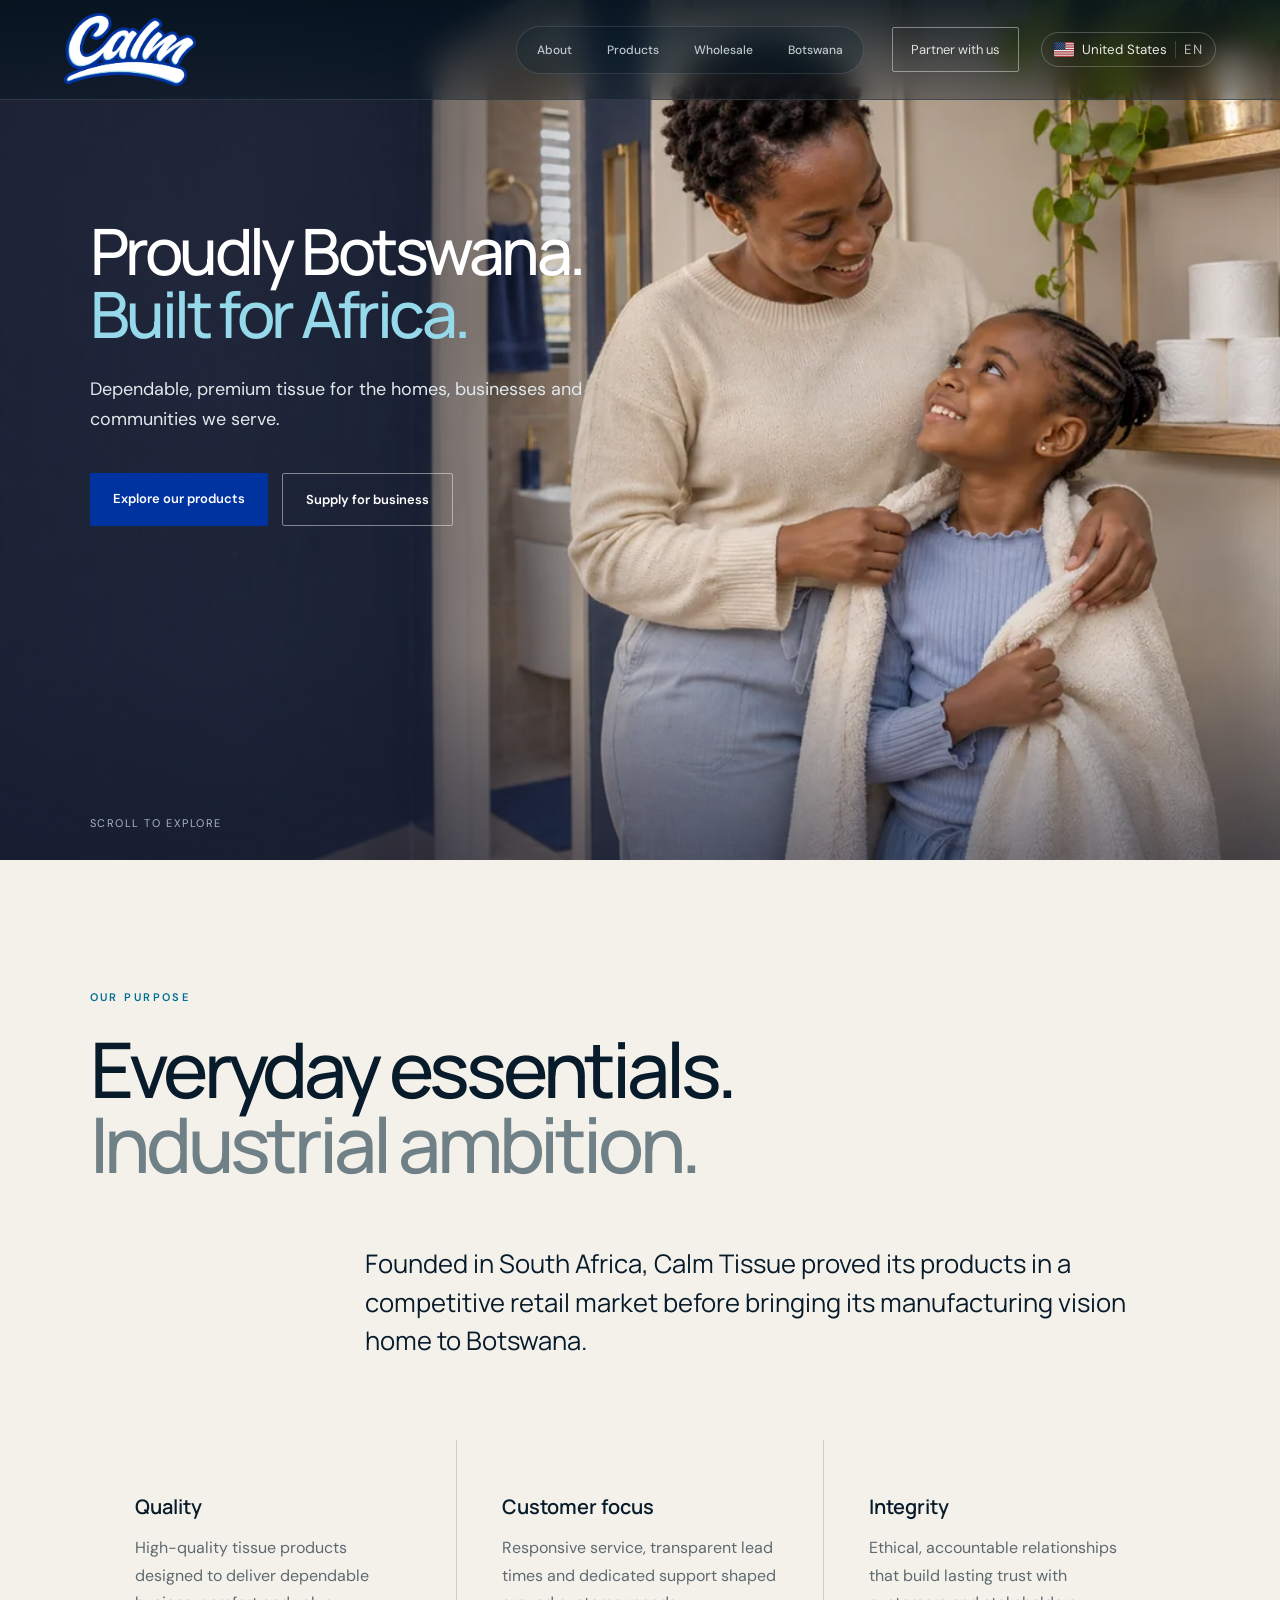
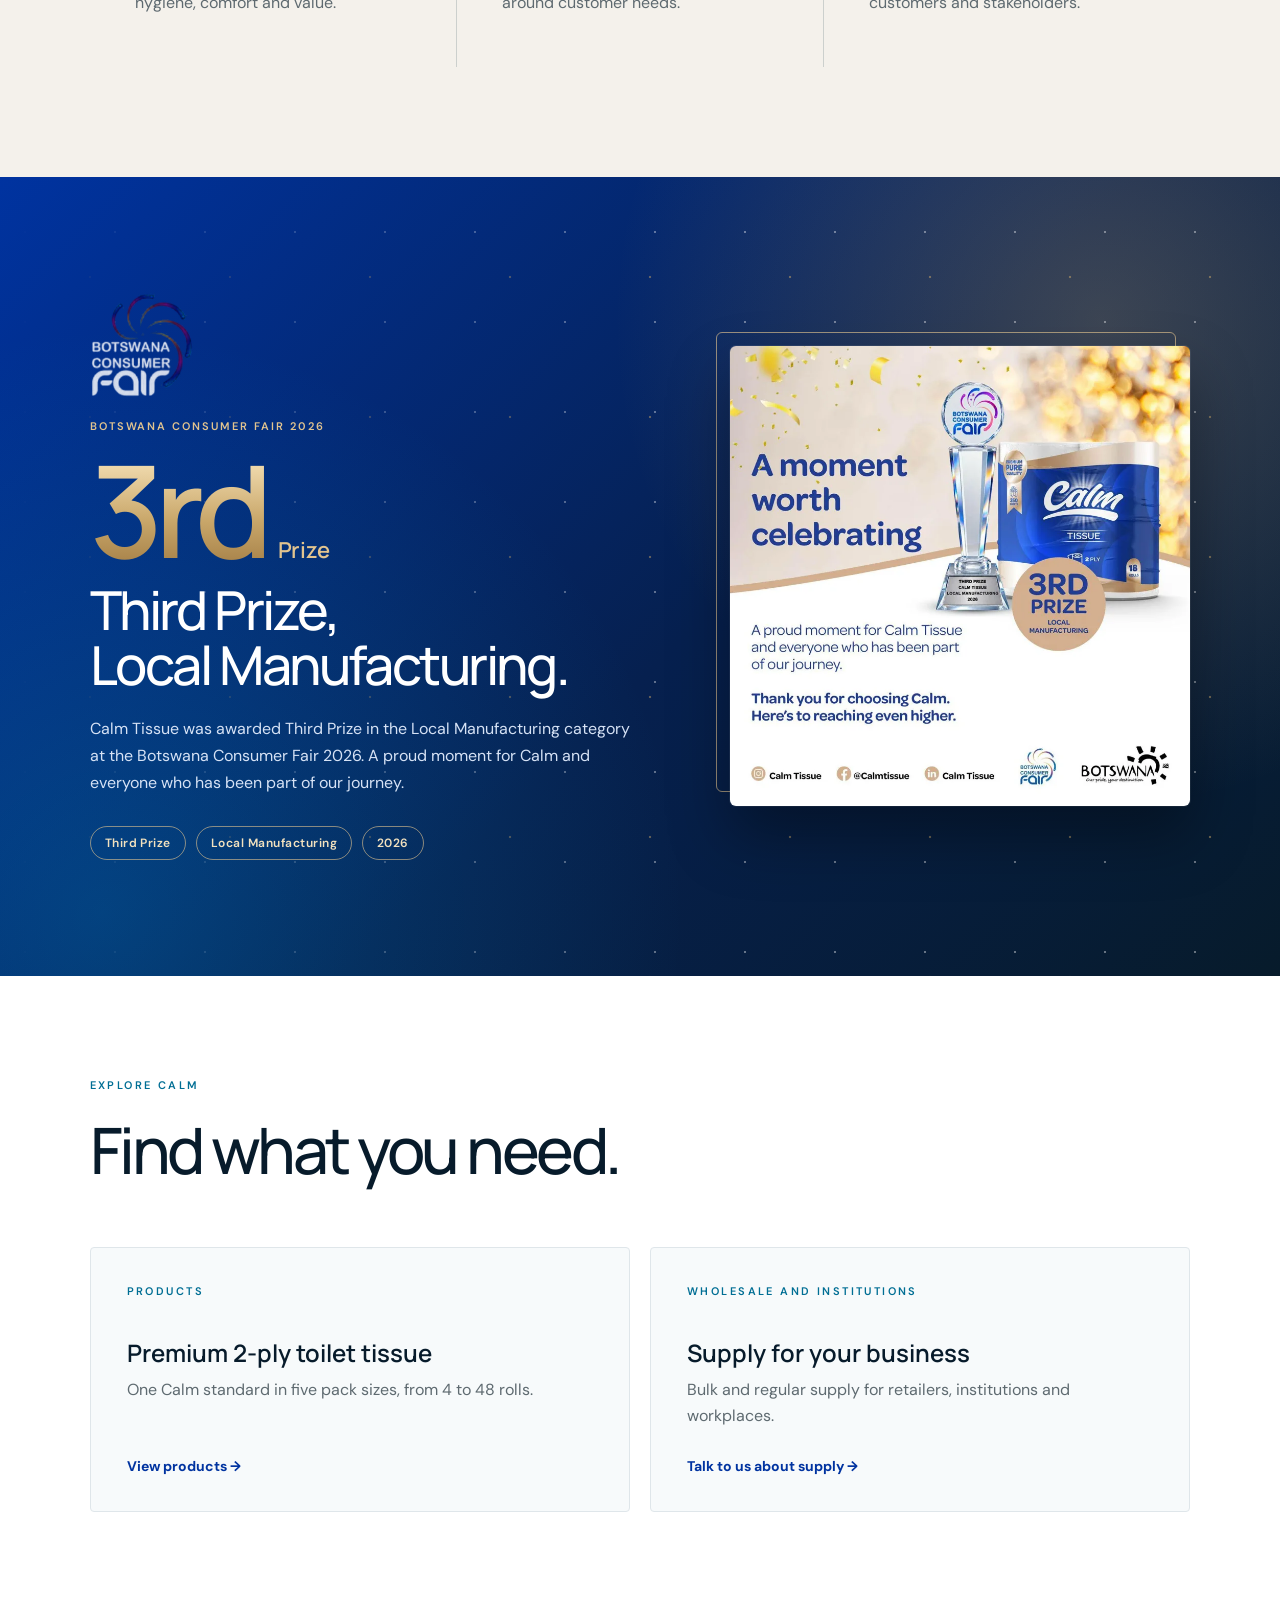
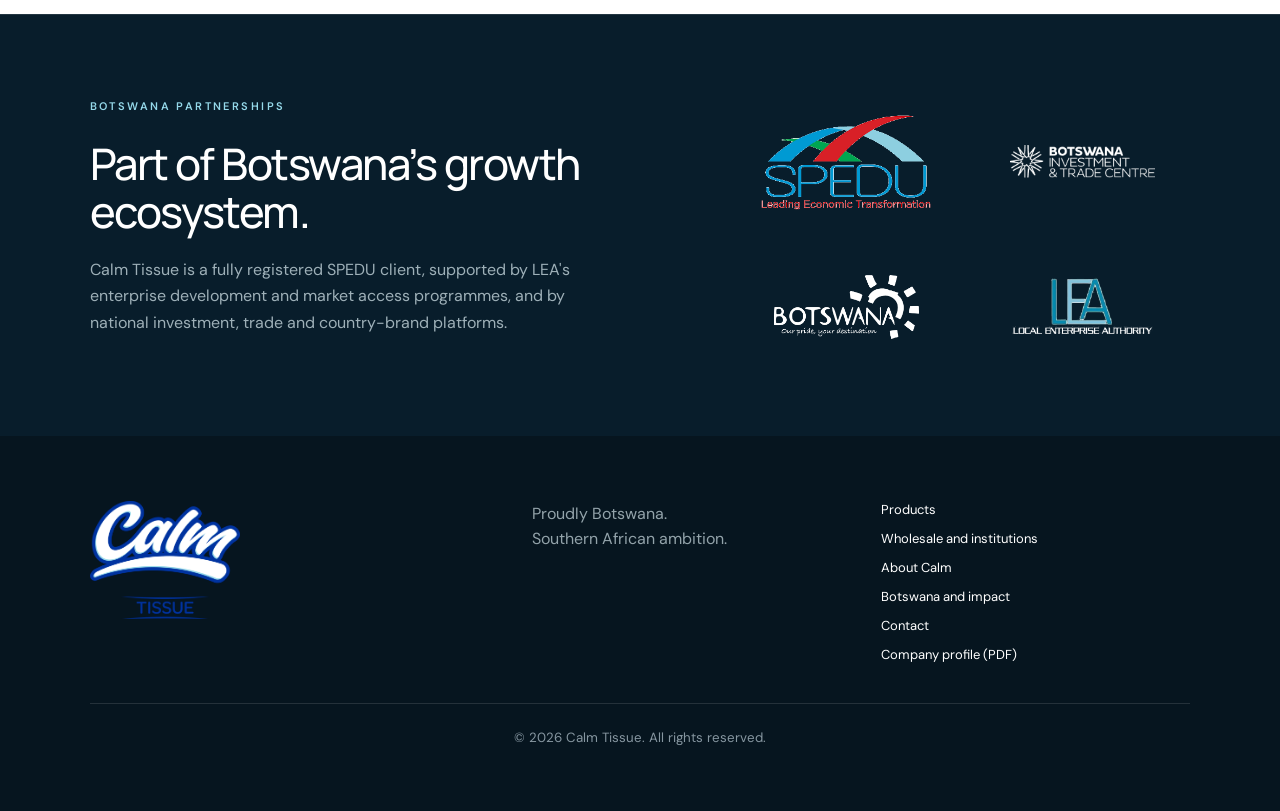
==== index.html @ fae5a561 "Award section: show fair logo without badge (white wording on dark) Co-Authored-By: Claude Opus 5.5 " ====
<!doctype html>
<html lang="en">
<head>
  <meta charset="utf-8"><meta name="viewport" content="width=device-width,initial-scale=1">
  <title>Calm Tissue | Premium 2-ply Toilet Tissue from Selibe Phikwe, Botswana</title>
  <meta name="description" content="Calm Tissue is a Botswana tissue brand based in Selibe Phikwe, supplying premium 2-ply toilet tissue to homes, businesses and institutions across Botswana.">
  <meta name="theme-color" content="#071b2b"><link rel="canonical" href="https://calmtissue.com/">
  <meta property="og:title" content="Calm Tissue | Premium 2-ply Toilet Tissue from Selibe Phikwe, Botswana"><meta property="og:description" content="Calm Tissue is a Botswana tissue brand based in Selibe Phikwe, supplying premium 2-ply toilet tissue to homes, businesses and institutions across Botswana."><meta property="og:type" content="website"><meta property="og:url" content="https://calmtissue.com/"><meta property="og:image" content="https://calmtissue.com/assets/calm-social-share.jpg">
  <script async src="https://www.googletagmanager.com/gtag/js?id=G-Z5XTMF4ELZ"></script>
  <script>window.dataLayer=window.dataLayer||[];function gtag(){dataLayer.push(arguments)}gtag('js',new Date());gtag('config','G-Z5XTMF4ELZ');</script>
  <link rel="icon" type="image/png" sizes="32x32" href="assets/favicon-32.png"><link rel="icon" type="image/png" sizes="192x192" href="assets/favicon-192.png"><link rel="apple-touch-icon" sizes="180x180" href="assets/apple-touch-icon.png"><link rel="preload" as="image" href="assets/calm-hero-home-1920.webp" media="(min-width: 1281px)" fetchpriority="high"><link rel="preload" as="image" href="assets/calm-hero-home-1280.webp" media="(min-width: 901px) and (max-width: 1280px)" fetchpriority="high"><link rel="preload" as="image" href="assets/calm-hero-home-mobile.webp" media="(max-width: 900px)" fetchpriority="high"><link rel="preload" as="image" href="assets/calm-tissue-logo-reversed.png"><link rel="stylesheet" href="styles.css?v=2"><link rel="stylesheet" href="nav-polish.css?v=2"><link rel="stylesheet" href="pages.css?v=12">
  <script type="application/ld+json">{"@context": "https://schema.org", "@type": "Organization", "@id": "https://calmtissue.com/#org", "name": "Calm Tissue", "url": "https://calmtissue.com/", "logo": "https://calmtissue.com/assets/calm-tissue-full-lockup-reversed.png", "description": "Premium tissue brand based in Selibe Phikwe, Botswana.", "foundingDate": "2024", "foundingLocation": {"@type": "Country", "name": "South Africa"}, "address": {"@type": "PostalAddress", "streetAddress": "Plot 2721 Industrial, Unit 6", "addressLocality": "Selibe Phikwe", "addressCountry": "BW"}, "email": "info@calmtissue.com", "telephone": "+26773560347", "areaServed": ["Botswana", "Southern Africa"]}</script>
</head>
<body class="home">
<div class="brand-intro" role="presentation" aria-hidden="true"><div class="intro-glow"></div><div class="intro-mark"><img src="assets/calm-tissue-logo-reversed.png" alt="" width="260" height="142"><p>Premium Pure Quality</p></div><div class="intro-curtain intro-curtain-left"></div><div class="intro-curtain intro-curtain-right"></div></div>
<a class="skip" href="#main">Skip to content</a>
<header class="nav"><a class="brand brand-logo" href="/" aria-label="Calm Tissue home"><img src="assets/calm-tissue-logo-reversed.png" alt="Calm Tissue" width="170" height="93"></a><div class="ct-region"><button class="ct-region-btn" type="button" aria-haspopup="true" aria-expanded="false" aria-label="Your country: Botswana. Change country"><span class="ct-flag" aria-hidden="true"></span><span class="ct-region-name">Botswana</span><span class="ct-lang">EN</span></button><div class="ct-region-menu" hidden><p class="ct-region-title">Choose your country</p><div class="ct-region-options"></div><p class="ct-region-note">Calm is currently sold in Botswana and South Africa. For orders elsewhere, <a href="/contact">contact us</a>.<br>Site language: English</p></div></div><button class="menu" aria-label="Open menu" aria-expanded="false">Menu</button><nav aria-label="Explore Calm Tissue"><div class="top-tabs"><a href="/about">About</a><a href="/products">Products</a><a href="/wholesale">Wholesale</a><a href="/botswana">Botswana</a></div><a class="nav-cta" href="/contact">Partner with us</a></nav></header>
<main id="main">
<section class="hero"><div class="hero-media" role="img" aria-label="A mother and daughter at home in the morning"></div><div class="hero-shade"></div><div class="hero-copy"><h1>Proudly Botswana.<br><em>Built for Africa.</em></h1><p>Dependable, premium tissue for the homes, businesses and communities we serve.</p><div class="actions"><a class="button primary" href="/products">Explore our products</a><a class="button ghost" href="/wholesale">Supply for business</a></div></div><div class="hero-foot"><span>Scroll to explore</span></div></section>
<section class="statement reveal" id="company"><p class="eyebrow blue">Our purpose</p><h2>Everyday essentials.<br><span>Industrial ambition.</span></h2><p class="lead">Founded in South Africa, Calm Tissue proved its products in a competitive retail market before bringing its manufacturing vision home to Botswana.</p><div class="pillars"><article><h3>Quality</h3><p>High-quality tissue products designed to deliver dependable hygiene, comfort and value.</p></article><article><h3>Customer focus</h3><p>Responsive service, transparent lead times and dedicated support shaped around customer needs.</p></article><article><h3>Integrity</h3><p>Ethical, accountable relationships that build lasting trust with customers and stakeholders.</p></article></div></section>
<section class="award" aria-labelledby="award-title"><div class="award-copy reveal"><span class="award-fair-logo"><img src="assets/awards/botswana-consumer-fair-logo-on-dark.png" alt="Botswana Consumer Fair logo" width="319" height="325" loading="lazy"></span><p class="award-eyebrow">Botswana Consumer Fair 2026</p><p class="award-rank" aria-hidden="true"><span>3rd</span> Prize</p><h2 id="award-title">Third Prize,<br>Local Manufacturing.</h2><p>Calm Tissue was awarded Third Prize in the Local Manufacturing category at the Botswana Consumer Fair 2026. A proud moment for Calm and everyone who has been part of our journey.</p><ul class="award-tags"><li>Third Prize</li><li>Local Manufacturing</li><li>2026</li></ul></div><div class="award-media reveal"><img src="assets/awards/calm-bcf-2026-third-prize-local-manufacturing.webp" alt="Calm Tissue trophy: Third Prize, Local Manufacturing, Botswana Consumer Fair 2026" loading="lazy" width="900" height="900"></div></section>
<section class="explore"><div class="section-head reveal"><div><p class="eyebrow blue">Explore Calm</p><h2>Find what you need.</h2></div></div><div class="explore-grid"><a class="explore-card reveal" href="/products"><span class="eyebrow blue">Products</span><h3>Premium 2-ply toilet tissue</h3><p>One Calm standard in five pack sizes, from 4 to 48 rolls.</p><b>View products →</b></a><a class="explore-card reveal" href="/wholesale"><span class="eyebrow blue">Wholesale and institutions</span><h3>Supply for your business</h3><p>Bulk and regular supply for retailers, institutions and workplaces.</p><b>Talk to us about supply →</b></a></div></section>
<section class="endorsements" aria-labelledby="endorsement-title"><div><p class="eyebrow">Botswana partnerships</p><h2 id="endorsement-title">Part of Botswana’s growth ecosystem.</h2><p>Calm Tissue is a fully registered SPEDU client, supported by LEA's enterprise development and market access programmes, and by national investment, trade and country-brand platforms.</p></div><div class="endorsement-logos"><a href="https://www.spedu.co.bw/" class="spedu-on-dark" aria-label="SPEDU"><img src="assets/spedu-logo-transparent.png" alt="SPEDU — Leading Economic Transformation" loading="lazy" width="296" height="170"></a><a href="https://www.bitc.co.bw/" aria-label="Botswana Investment and Trade Centre"><img src="assets/bitc-logo.png" alt="Botswana Investment and Trade Centre" loading="lazy" width="201" height="56"></a><a href="https://brandbotswana.co.bw/" aria-label="Brand Botswana"><img src="assets/brand-botswana-pride-mark-reversed.png" alt="Brand Botswana — Our Pride, Your Destination" loading="lazy" width="360" height="159"></a><a href="https://www.lea.co.bw/" class="lea-logo" aria-label="Local Enterprise Authority"><img src="assets/lea-logo-colour-on-dark.png" alt="LEA, Local Enterprise Authority" loading="lazy" width="480" height="195"></a></div></section>
</main>
<footer><a class="brand footer-logo" href="/" aria-label="Calm Tissue home"><img src="assets/calm-tissue-full-lockup-reversed.png" alt="Calm Tissue" loading="lazy" width="190" height="150"></a><p>Proudly Botswana.<br>Southern African ambition.</p><div><a href="/products">Products</a><a href="/wholesale">Wholesale and institutions</a><a href="/about">About Calm</a><a href="/botswana">Botswana and impact</a><a href="/contact">Contact</a><a href="assets/calm-tissue-company-profile.pdf" download>Company profile (PDF)</a></div><small>© 2026 Calm Tissue. All rights reserved.</small></footer>
<script src="main.js?v=2" defer></script>
</body></html>
---- styles.css ----
@import url('https://fonts.googleapis.com/css2?family=DM+Sans:wght@400;500;600&family=Manrope:wght@400;500;600;700&display=swap');
.section-tabs{position:sticky;top:0;z-index:80;background:#fff;border-bottom:1px solid #d6dcde;padding:0 7vw}.section-tabs [role=tablist]{display:grid;grid-template-columns:repeat(4,1fr);max-width:1240px;margin:auto}.section-tabs button{appearance:none;border:0;border-right:1px solid #e0e4e5;background:#fff;color:#68767c;padding:22px 18px;font:600 12px Manrope,sans-serif;letter-spacing:.08em;text-transform:uppercase;cursor:pointer;position:relative}.section-tabs button:first-child{border-left:1px solid #e0e4e5}.section-tabs button:hover{color:#0033a0}.section-tabs button[aria-selected=true]{color:#0033a0;background:#f6fbfd}.section-tabs button[aria-selected=true]:after{content:'';position:absolute;left:0;right:0;bottom:-1px;height:3px;background:#0033a0}.tab-managed{animation:tabIn .45s ease both}.tab-managed[hidden]{display:none!important}@keyframes tabIn{from{opacity:0;transform:translateY(12px)}to{opacity:1;transform:none}}@media(max-width:700px){.section-tabs{padding:0;overflow-x:auto}.section-tabs [role=tablist]{display:flex;width:max-content;min-width:100%}.section-tabs button{min-width:150px;padding:18px 16px}}
.pack-art.product-photo{right:1%;bottom:-18%;height:126%;max-width:52%;mix-blend-mode:multiply;transform:rotate(1deg)}.pack-card{overflow:hidden}.mini-pack{display:block;width:calc(100% + 30px);height:155px;object-fit:contain;margin:18px -15px 10px;mix-blend-mode:multiply}.pack-card h3{margin-top:auto}.quality-detail{display:grid;grid-template-columns:1.05fr 1fr;background:#e9f5f8;margin-top:18px;min-height:480px;overflow:hidden}.quality-detail>img{width:100%;height:100%;object-fit:cover;mix-blend-mode:multiply}.quality-detail>div{padding:65px;align-self:center}.quality-detail h3{font:600 clamp(30px,3.2vw,50px)/1.08 Manrope;margin-bottom:24px;letter-spacing:-.035em}.quality-detail>div>p:not(.eyebrow){color:var(--muted);line-height:1.7;max-width:520px}@media(max-width:900px){.quality-detail{grid-template-columns:1fr}.quality-detail>img{height:380px}.quality-detail>div{padding:45px}}@media(max-width:560px){.pack-art.product-photo{right:-9%;max-width:48%;height:110%;bottom:-8%}.quality-detail>img{height:260px}.quality-detail>div{padding:32px}}
.homecoming{background:#fff;padding:120px 7vw}.homecoming-head{display:grid;grid-template-columns:1.5fr 1fr;column-gap:9vw;align-items:end;margin-bottom:80px}.homecoming-head .eyebrow{grid-column:1/-1;color:#0033a0}.homecoming-head h2{font:500 clamp(46px,5.7vw,82px)/1 Manrope,sans-serif;letter-spacing:-.055em;margin:0}.homecoming-head h2 em{font-style:normal;color:#0033a0}.homecoming-head>p:last-child{color:var(--muted);line-height:1.7;max-width:430px}.journey{list-style:none;padding:0;margin:0;border-top:1px solid #cbd3d6}.journey li{display:grid;grid-template-columns:180px 1fr;border-bottom:1px solid #cbd3d6;padding:35px 0}.journey time{color:#0033a0;font:600 13px Manrope;text-transform:uppercase;letter-spacing:.12em}.journey li>div{display:grid;grid-template-columns:180px minmax(250px,1fr) minmax(280px,1fr);gap:35px;align-items:start}.journey span{font-size:11px;text-transform:uppercase;letter-spacing:.14em;color:#76848b}.journey h3{font:600 clamp(20px,2vw,29px)/1.25 Manrope;margin:0}.journey p{color:var(--muted);line-height:1.65;margin:0}.retailer-note{margin:22px 0 0 180px;color:#8c989d;font-size:11px}@media(max-width:900px){.homecoming{padding:90px 5vw}.homecoming-head{grid-template-columns:1fr;gap:25px}.journey li{grid-template-columns:1fr;gap:18px}.journey li>div{grid-template-columns:1fr;gap:12px}.retailer-note{margin-left:0}}
.contact address{font-style:normal;line-height:1.65;color:#fff;margin:24px 0 8px}.contact address b{display:inline-block;margin-bottom:4px;font-size:11px;text-transform:uppercase;letter-spacing:.16em;color:#95d9ea}
.endorsements .endorsement-logos{display:grid;grid-template-columns:1.25fr 1fr 1fr;gap:20px}.endorsements .endorsement-logos a{padding:22px;min-width:0}.endorsements .endorsement-logos img,.endorsements .endorsement-logos a:last-child img{max-width:145px;max-height:82px}.endorsements .endorsement-logos .spedu-logo{background:#fff;border-radius:4px;overflow:hidden}.endorsements .endorsement-logos .spedu-logo img{width:100%;max-width:190px;max-height:92px;transform:none;object-fit:contain;filter:saturate(1.04) contrast(1.04)}@media(max-width:900px){.endorsements .endorsement-logos{grid-template-columns:1.25fr 1fr 1fr;width:100%}}@media(max-width:560px){.endorsements .endorsement-logos{grid-template-columns:1fr}.endorsements .endorsement-logos a{min-height:100px}.endorsements .endorsement-logos .spedu-logo img{width:220px;max-width:100%;max-height:100px}}
.pack-art{position:absolute;right:4%;bottom:-13%;height:118%;width:auto;max-width:48%;object-fit:contain;filter:drop-shadow(0 24px 24px #173d5930);transform:rotate(2deg)}.product-specs{display:flex;flex-wrap:wrap;gap:8px;list-style:none;padding:0;margin:10px 0 0}.product-specs li{border:1px solid #0033a033;border-radius:30px;padding:7px 10px;color:#0033a0;font-size:11px;font-weight:600;text-transform:uppercase;letter-spacing:.06em}@media(max-width:560px){.pack-art{right:-5%;max-width:44%;opacity:.92}.product-specs{max-width:160px}}
body{--blue:#0033a0;--sky:#95d9ea}.brand-logo img{display:block;width:132px;height:auto}.footer-logo img{display:block;width:150px;height:auto}body .primary{color:#fff}body .contact{color:#fff}body .contact .eyebrow{color:#95d9ea}body .contact p{color:#dbe5ff}@media(max-width:560px){.brand-logo img{width:112px}.footer-logo img{width:135px}}
.endorsement-logos a{padding:34px}
html,body{overflow-x:clip}
.endorsements{padding:75px 7vw;background:#081d2b;color:#fff;display:grid;grid-template-columns:1.15fr 1fr;gap:10vw;align-items:center;border-top:1px solid #ffffff1c}.endorsements h2{font:500 clamp(30px,3.4vw,48px)/1.12 Manrope;margin-bottom:20px;letter-spacing:-.035em}.endorsements p:not(.eyebrow){color:#9eb0b8;line-height:1.65;max-width:590px}.endorsement-logos{display:flex;align-items:center;justify-content:flex-end;gap:50px}.endorsement-logos a{display:grid;place-items:center;min-height:120px}.endorsement-logos img{display:block;max-width:200px;height:auto;object-fit:contain}.endorsement-logos a:last-child img{max-width:190px}@media(max-width:900px){.endorsements{grid-template-columns:1fr;padding:70px 5vw;gap:35px}.endorsement-logos{justify-content:flex-start;flex-wrap:wrap}}
:root{--ink:#071b2b;--blue:#00a9e0;--sky:#b9e8f7;--gold:#c9a76a;--paper:#f4f1eb;--white:#fff;--muted:#5e6a70}*{box-sizing:border-box}html{scroll-behavior:smooth}body{margin:0;background:var(--paper);color:var(--ink);font-family:'DM Sans',sans-serif}h1,h2,h3,p{margin-top:0}a{color:inherit;text-decoration:none}.skip{position:absolute;left:-9999px}.skip:focus{left:20px;top:20px;background:#fff;padding:12px;z-index:1000}.nav{position:absolute;z-index:20;top:0;left:0;width:100%;height:100px;padding:0 5vw;display:flex;align-items:center;justify-content:space-between;color:white;border-bottom:1px solid #ffffff26}.brand{display:flex;align-items:center;gap:12px;letter-spacing:.16em;font-size:13px}.brand b{font-weight:700}.mark{display:grid;place-items:center;width:42px;height:42px;border:1px solid currentColor;border-radius:50%;font-family:Manrope;font-size:20px;font-weight:700}.nav nav{display:flex;align-items:center;gap:30px;font-size:13px}.nav nav a{opacity:.84}.nav nav a:hover{opacity:1}.nav-cta{border:1px solid #ffffff80;padding:13px 18px;border-radius:2px}.menu{display:none}.hero{position:relative;height:min(860px,100vh);min-height:700px;color:#fff;overflow:hidden}.hero-media{position:absolute;inset:0;background:url('assets/calm-tissue-manufacturing-hero.png') center/cover no-repeat;animation:heroIn 1.6s ease both}.hero-shade{position:absolute;inset:0;background:linear-gradient(90deg,rgba(2,16,26,.93) 0%,rgba(2,16,26,.58) 42%,rgba(2,16,26,.12) 75%),linear-gradient(0deg,rgba(2,16,26,.65),transparent 40%)}.hero-copy{position:relative;z-index:2;padding:220px 7vw 80px;max-width:850px}.eyebrow{text-transform:uppercase;letter-spacing:.22em;font-size:11px;font-weight:600;color:var(--sky);margin-bottom:27px}.eyebrow.blue{color:#0085b3}.hero h1,.statement h2,.section-copy h2,.section-head h2,.region h2,.contact h2{font:500 clamp(48px,6vw,88px)/.98 Manrope,sans-serif;letter-spacing:-.055em}.hero h1{margin-bottom:30px}.hero h1 em{font-style:normal;color:var(--sky)}.hero-copy>p:not(.eyebrow){max-width:570px;color:#e1e9ec;font-size:18px;line-height:1.65}.actions{display:flex;gap:14px;margin-top:38px}.button{display:inline-block;padding:17px 23px;border-radius:2px;font-size:13px;font-weight:600}.primary{background:var(--blue);color:var(--ink)}.ghost{border:1px solid #ffffff73}.hero-foot{position:absolute;z-index:2;bottom:30px;left:7vw;right:7vw;display:flex;justify-content:space-between;color:#a9b7be;font-size:11px;text-transform:uppercase;letter-spacing:.14em}.statement{padding:130px 7vw 110px}.statement h2{max-width:900px}.statement h2 span{color:#708087}.lead{font:400 clamp(19px,2vw,28px)/1.5 Manrope;max-width:800px;margin:45px 0 80px 25%}.pillars{display:grid;grid-template-columns:repeat(3,1fr);gap:1px;background:#ccd0cd}.pillars article{background:var(--paper);padding:35px 45px}.pillars b,.process span{color:#008fbf;font-size:12px}.pillars h3{font:600 20px Manrope;margin:55px 0 14px}.pillars p,.section-copy>p,.section-head>p,.product p,.region-copy>p,.contact p{color:var(--muted);line-height:1.7}.manufacturing{background:var(--ink);color:#fff;padding:130px 7vw;display:grid;grid-template-columns:1fr 1.2fr;gap:10vw}.section-copy h2{font-size:clamp(45px,5vw,72px)}.section-copy>p{color:#acbac0;max-width:520px;font-size:17px}.text-link{display:inline-block;margin-top:28px;color:var(--sky);border-bottom:1px solid #ffffff25;padding-bottom:8px}.process>div{display:grid;grid-template-columns:45px 1fr;border-top:1px solid #ffffff2b;padding:25px 0}.process b{font:500 18px Manrope}.process small{grid-column:2;color:#99a9b0;margin-top:8px}.products{padding:130px 7vw}.section-head{display:flex;align-items:end;justify-content:space-between;margin-bottom:65px}.section-head h2{font-size:clamp(45px,5vw,72px);margin:0}.section-head>p{max-width:430px}.product-grid{display:grid;grid-template-columns:2fr 1fr 1fr;gap:18px}.product{min-height:390px;background:#fff;padding:35px;display:flex;flex-direction:column}.product span{font-size:11px;text-transform:uppercase;letter-spacing:.16em;color:#008bb9}.product h3{font:600 27px Manrope;margin-top:auto}.product b,.product a{font-size:12px;color:#007ca6;margin-top:20px}.hero-product{position:relative;overflow:hidden;background:linear-gradient(135deg,#d9f1f7,#f8fbfb)}.hero-product>div:first-child{position:relative;z-index:2;max-width:45%;display:flex;flex-direction:column;height:100%}.rolls{position:absolute;right:-30px;bottom:-20px;width:58%;height:95%}.rolls i{position:absolute;border-radius:50%;background:radial-gradient(circle at 50% 50%,#bbb 0 5%,#fff 6% 39%,#dce5e4 40%,#fff 55%);box-shadow:0 20px 40px #42606b33}.rolls i:nth-child(1){width:210px;height:210px;bottom:0;right:0}.rolls i:nth-child(2){width:160px;height:160px;bottom:145px;right:65px}.rolls i:nth-child(3){width:120px;height:120px;bottom:40px;right:165px}.future{background:#dfe5e3}.region{background:#0a2638;color:#fff;padding:100px 7vw;display:grid;grid-template-columns:1fr 1fr;align-items:center;gap:10vw}.map{position:relative;max-width:450px}.map svg{width:100%;fill:#0e344a;stroke:#53c6ea;stroke-width:2}.map circle{fill:var(--gold);stroke:none}.map .pulse{fill:none;stroke:var(--gold);stroke-width:1;animation:pulse 2s infinite}.map span{position:absolute;top:62%;left:60%;font-size:11px;letter-spacing:.16em;color:var(--gold)}.region h2{font-size:clamp(44px,5vw,70px)}.region-copy>p{color:#a6b7be;font-size:17px}.region dl{display:grid;grid-template-columns:repeat(3,1fr);margin-top:55px;border-top:1px solid #ffffff26;padding-top:26px}.region dt{font:600 21px Manrope}.region dd{margin:8px 0 0;color:#8fa2aa;font-size:11px}.sectors{padding:90px 7vw;overflow:hidden}.ticker{display:flex;gap:46px;white-space:nowrap;font:500 clamp(28px,4vw,54px) Manrope;color:#758186}.ticker span:after{content:'•';color:var(--blue);margin-left:46px}.vision{padding:120px 12vw;background:#cceaf2;text-align:center}.vision .eyebrow{color:#087a9f}.vision blockquote{margin:0 auto;max-width:1000px;font:500 clamp(32px,4.5vw,64px)/1.2 Manrope;letter-spacing:-.04em}.contact{padding:110px 7vw;background:var(--blue);display:grid;grid-template-columns:1.5fr 1fr;gap:10vw;align-items:end}.contact .eyebrow{color:#143749}.contact h2{margin:0}.contact p{color:#12394a}.light{background:#fff;margin-top:20px}footer{background:#06151f;color:#fff;padding:65px 7vw;display:grid;grid-template-columns:1.3fr 1fr 1fr;gap:40px;align-items:start}footer p{color:#93a3aa;line-height:1.6}footer>div{display:grid;gap:12px;font-size:13px}footer small{grid-column:1/-1;border-top:1px solid #ffffff1f;padding-top:25px;color:#677b84}.reveal{opacity:0;transform:translateY(24px);transition:.8s ease}.reveal.visible{opacity:1;transform:none}@keyframes heroIn{from{transform:scale(1.04);filter:brightness(.75)}to{transform:scale(1);filter:none}}@keyframes pulse{from{opacity:1;transform-origin:258px 326px;transform:scale(.2)}to{opacity:0;transform-origin:258px 326px;transform:scale(1.3)}}@media (prefers-reduced-motion:reduce){*{scroll-behavior:auto!important;animation:none!important;transition:none!important}.reveal{opacity:1;transform:none}}@media(max-width:900px){.nav{height:78px}.nav nav{display:none;position:absolute;top:78px;left:0;right:0;background:var(--ink);padding:30px 5vw;flex-direction:column;align-items:flex-start}.nav.open nav{display:flex}.menu{display:block;background:none;border:0;color:white}.hero{min-height:680px}.hero-copy{padding-top:180px}.hero h1{font-size:clamp(45px,13vw,68px)}.actions{flex-direction:column;align-items:flex-start}.statement,.products{padding:90px 5vw}.lead{margin-left:0}.pillars,.product-grid{grid-template-columns:1fr}.manufacturing,.region,.contact{grid-template-columns:1fr;padding:90px 5vw}.section-head{display:block}.section-head>p{margin-top:25px}.hero-product>div:first-child{max-width:60%}.region .map{order:2}.contact{gap:45px}footer{grid-template-columns:1fr 1fr}}@media(max-width:560px){.nav{padding:0 5vw}.nav .brand{font-size:11px}.hero-foot span:first-child{display:none}.hero-foot{justify-content:flex-end}.pillars article{padding:30px}.product{min-height:330px}.hero-product>div:first-child{max-width:75%}.rolls{opacity:.55}.region dl{grid-template-columns:1fr;gap:25px}footer{grid-template-columns:1fr}footer small{grid-column:1}}
---- nav-polish.css ----
.nav {
  position: fixed;
  z-index: 100;
  background: linear-gradient(180deg, rgba(3, 18, 29, .84), rgba(3, 18, 29, .4));
  backdrop-filter: blur(14px);
  -webkit-backdrop-filter: blur(14px);
}

.nav nav { gap: 28px; }

.top-tabs {
  display: flex;
  align-items: center;
  gap: 5px;
  padding: 5px;
  border: 1px solid rgba(255, 255, 255, .12);
  border-radius: 999px;
  background: rgba(7, 27, 43, .26);
}

.top-tabs button {
  appearance: none;
  border: 0;
  border-radius: 999px;
  background: transparent;
  color: #dbe6eb;
  padding: 10px 15px;
  font: 500 12px 'DM Sans', sans-serif;
  cursor: pointer;
  transition: background .25s ease, color .25s ease;
}

.top-tabs button:hover { color: #fff; background: rgba(255, 255, 255, .07); }
.top-tabs button[aria-selected="true"] { color: #fff; background: rgba(255, 255, 255, .13); }
.statement, .manufacturing, .products, .region { scroll-margin-top: 98px; }
.pillars h3 { margin: 18px 0 14px; }
.process > div { display: block; padding: 28px 0; }
.process b, .process small { display: block; }
.process small { margin-top: 9px; }

@media (max-width: 900px) {
  .nav nav { top: 78px; background: rgba(3, 18, 29, .97); backdrop-filter: blur(18px); }
  .top-tabs { width: 100%; display: grid; gap: 2px; border-radius: 12px; }
  .top-tabs button { text-align: left; border-radius: 8px; padding: 13px 15px; }
  .nav-cta { margin-top: 8px; }
  .statement, .manufacturing, .products, .region { scroll-margin-top: 78px; }
}

/* The flagship pack leads the range; supporting photography stays secondary. */
.products .section-head { margin-bottom: 48px; }
.product-grid { grid-template-columns: 1fr 1fr; gap: 20px; }
.hero-product {
  grid-column: 1 / -1;
  min-height: 570px;
  padding: clamp(40px, 6vw, 88px);
  background: linear-gradient(120deg, #eef7fa 0%, #fff 58%, #f5efe5 100%);
  border: 1px solid rgba(0, 51, 160, .08);
}
.hero-product::before {
  content: '';
  position: absolute;
  width: 460px;
  height: 460px;
  right: 9%;
  top: 50%;
  border-radius: 50%;
  background: radial-gradient(circle, rgba(149, 217, 234, .3), rgba(149, 217, 234, 0) 70%);
  transform: translateY(-50%);
}
.hero-product > div:first-child { max-width: 42%; justify-content: center; }
.hero-product h3 { margin: 24px 0 18px; font-size: clamp(34px, 4vw, 58px); line-height: 1.04; }
.hero-product .pack-art.product-photo {
  content: url('assets/calm-tissue-premium-pure-quality-18-roll.jpeg');
  right: 4%;
  bottom: 2%;
  width: 54%;
  height: 96%;
  max-width: 720px;
  object-fit: contain;
  mix-blend-mode: multiply;
  transform: none;
  filter: drop-shadow(0 30px 32px rgba(20, 47, 70, .13));
}
.product-grid > .pack-card,
.product-grid > .future { min-height: 370px; padding: 42px; }
.pack-card .mini-pack { height: 180px; filter: drop-shadow(0 15px 18px rgba(20, 47, 70, .1)); }
.product-detail { margin: 18px 0 0; font-size: 12px; color: #596c76; }
.range-card { justify-content: center; background: #fff; }
.range-card h3 { margin: 24px 0 16px; font-size: clamp(28px, 3vw, 42px); line-height: 1.08; }
.size-line { display: flex; flex-wrap: wrap; gap: 10px; margin: 30px 0 12px; }
.size-line b { display: grid; place-items: center; width: 52px; height: 52px; margin: 0; border: 1px solid rgba(0, 51, 160, .18); border-radius: 50%; color: #0033a0; font: 600 16px Manrope, sans-serif; }
.range-card small { color: #79868c; text-transform: uppercase; letter-spacing: .12em; }
.contact-links { display: flex; flex-wrap: wrap; gap: 10px; margin-top: 24px; }
.contact-links a { display: inline-block; padding: 15px 19px; border: 1px solid rgba(255,255,255,.4); border-radius: 2px; color: #fff; font-size: 13px; font-weight: 600; }
.contact-links a:last-child { background: #fff; color: #0033a0; border-color: #fff; }
.quality-detail.text-only { display: block; min-height: 0; margin-top: 20px; background: linear-gradient(110deg, #e9f5f8, #f8fbfb); }
.quality-detail.text-only > div { max-width: 850px; padding: clamp(48px, 7vw, 90px); }
.map .botswana-shape { fill: #0e344a; stroke: #53c6ea; stroke-width: 2; }
.map .spedu-zone { fill: rgba(149,217,234,.18); stroke: #95d9ea; stroke-width: 1.5; stroke-dasharray: 5 5; }
.map .country-name { fill: rgba(255,255,255,.5); stroke: none; font: 600 13px Manrope, sans-serif; letter-spacing: .2em; }
.map .town-point { fill: #c9a76a; stroke: #fff; stroke-width: 2; }
.map .pulse { transform-box: fill-box; transform-origin: center; animation: mapPulse 2s infinite; }
.map .town-label { top: 39%; left: 73%; color: #fff; font-size: 13px; font-weight: 600; letter-spacing: .04em; text-transform: none; white-space: nowrap; }
.map .region-label { position: absolute; top: calc(39% + 24px); left: 73%; color: #c9a76a; font-size: 9px; letter-spacing: .1em; text-transform: uppercase; white-space: nowrap; }
@keyframes mapPulse { from { opacity: 1; transform: scale(.2); } to { opacity: 0; transform: scale(1.35); } }

/* A brief, tactile brand opening shown once per browsing session. */
body.intro-active { overflow: hidden; }
.brand-intro { position: fixed; inset: 0; z-index: 1000; display: grid; place-items: center; overflow: hidden; background: #061824; color: #fff; opacity: 1; visibility: visible; will-change: opacity, visibility; }
.intro-glow { position: absolute; width: min(70vw, 760px); aspect-ratio: 1; border-radius: 50%; background: radial-gradient(circle, rgba(149,217,234,.2), rgba(0,51,160,.08) 38%, transparent 70%); animation: introGlow 1.7s ease both; }
.intro-mark { position: relative; z-index: 2; text-align: center; animation: introMark 1.35s cubic-bezier(.22,.72,.2,1) both; }
.intro-mark img { display: block; width: clamp(180px, 20vw, 270px); height: auto; margin: 0 auto 22px; filter: drop-shadow(0 18px 30px rgba(0,0,0,.24)); }
.intro-mark p { margin: 0; color: #bce8f4; font: 500 10px Manrope, sans-serif; letter-spacing: .3em; text-transform: uppercase; }
.intro-curtain { display: none; }
.intro-curtain-left { left: 0; transform-origin: left; }
.intro-curtain-right { right: 0; transform-origin: right; }
.brand-intro.intro-finished { pointer-events: none; opacity: 0; visibility: hidden; transition: opacity .72s cubic-bezier(.4,0,.2,1), visibility 0s linear .72s; }
.brand-intro.intro-finished .intro-mark,.brand-intro.intro-finished .intro-glow { opacity: 0; transform: translateY(-5px) scale(1.025); transition: opacity .38s ease, transform .62s cubic-bezier(.4,0,.2,1); }
@keyframes introMark { from { opacity: 0; transform: translateY(16px) scale(.97); filter: blur(5px); } to { opacity: 1; transform: none; filter: none; } }
@keyframes introGlow { from { opacity: 0; transform: scale(.72); } to { opacity: 1; transform: scale(1); } }
@media (prefers-reduced-motion: reduce) { .brand-intro { display: none; } }

/* Editorial industry matrix: every market is visible without ticker punctuation. */
.sectors { padding-top: clamp(80px, 8vw, 125px); padding-bottom: clamp(80px, 8vw, 125px); }
.sectors .ticker { display: grid; grid-template-columns: repeat(12, minmax(0, 1fr)); gap: 0 34px; white-space: normal; }
.sectors .ticker span { position: relative; display: flex; align-items: center; min-height: 122px; padding: 28px 0 24px 28px; border-top: 1px solid #bdc7ca; font-size: clamp(30px, 3.1vw, 50px); transition: color .25s ease, border-color .25s ease; }
.sectors .ticker span::before { content: ''; position: absolute; left: 0; top: 43px; width: 8px; height: 8px; border-radius: 50%; background: #0033a0; }
.sectors .ticker span::after { display: none; content: none; }
.sectors .ticker span:nth-child(1) { grid-column: span 3; }
.sectors .ticker span:nth-child(2) { grid-column: span 5; }
.sectors .ticker span:nth-child(3) { grid-column: span 4; }
.sectors .ticker span:nth-child(4), .sectors .ticker span:nth-child(5), .sectors .ticker span:nth-child(6) { grid-column: span 4; }
.sectors .ticker span:nth-child(7) { grid-column: 9 / span 4; }
.sectors .ticker span:hover { color: #0033a0; border-color: #0033a0; }

@media (max-width: 1100px) {
  .endorsements { grid-template-columns: 1fr; gap: 38px; }
  .endorsements .endorsement-logos { width: 100%; max-width: 720px; justify-self: start; }
}

@media (max-width: 900px) {
  .sectors .ticker { grid-template-columns: repeat(2, minmax(0, 1fr)); gap: 0 28px; }
  .sectors .ticker span, .sectors .ticker span:nth-child(n) { grid-column: span 1; min-height: 100px; font-size: clamp(26px, 5vw, 40px); }
  .sectors .ticker span:nth-child(7) { grid-column: 2; }
}

@media (max-width: 560px) {
  .sectors .ticker { grid-template-columns: 1fr; }
  .sectors .ticker span, .sectors .ticker span:nth-child(n) { grid-column: 1; min-height: 76px; padding: 20px 0 17px 22px; font-size: clamp(24px, 8vw, 32px); }
  .sectors .ticker span::before { top: 31px; width: 6px; height: 6px; }
}

@media (max-width: 700px) {
  .product-grid { grid-template-columns: 1fr; }
  .hero-product { min-height: 0; padding: 38px 30px 24px; }
  .hero-product > div:first-child { max-width: 100%; height: auto; }
  .hero-product .pack-art.product-photo {
    position: relative;
    z-index: 1;
    align-self: center;
    width: 100%;
    max-width: 390px;
    height: auto;
    max-height: 340px;
    right: auto;
    bottom: auto;
    margin: 24px auto -4px;
  }
  .hero-product::before { width: 330px; height: 330px; right: -20%; top: 72%; }
}

/* Stockists ("Find Calm in Botswana") - hidden until the section has data-live */
.stockists:not([data-live]){display:none!important}
.stockists{padding:90px 7vw;background:#f4f7f9;border-top:1px solid #dfe6ea}
.stockists-head{max-width:640px;margin-bottom:40px}
.stockists-head h2{font:500 clamp(34px,4vw,56px)/1.05 Manrope,sans-serif;letter-spacing:-.045em;margin:0 0 16px}
.stockists-head p:not(.eyebrow){color:var(--muted);line-height:1.65}
.stockist-logos{list-style:none;margin:0;padding:0;display:grid;grid-template-columns:repeat(auto-fill,minmax(180px,1fr));gap:18px}
.stockist-logos a{display:grid;place-items:center;height:120px;padding:22px;background:#fff;border:1px solid #dfe6ea;border-radius:6px;transition:border-color .2s}
.stockist-logos a:hover{border-color:#0033a0}
.stockist-logos img{display:block;max-width:100%;max-height:72px;object-fit:contain}
@media(max-width:900px){.stockists{padding:70px 5vw}.stockist-logos{grid-template-columns:repeat(2,1fr)}}

/* Hero: "Morning at home" banner (desktop 16:9, dedicated 4:5 mobile image) */
.hero-media{background:#30364a url('assets/calm-hero-home-1920.webp') right center/cover no-repeat}
.hero-shade{background:linear-gradient(90deg,rgba(22,28,48,.72) 0%,rgba(22,28,48,.5) 32%,rgba(22,28,48,0) 50%),linear-gradient(0deg,rgba(22,28,48,.5),rgba(22,28,48,0) 24%)}
@media(min-width:901px){.hero-copy{max-width:min(850px,42vw);box-sizing:content-box}.hero h1{font-size:clamp(44px,5vw,88px)}.hero-copy>p:not(.eyebrow){max-width:100%}}
@media(max-width:1280px) and (min-width:901px){.hero-media{background-image:url('assets/calm-hero-home-1280.webp')}}
@media(max-width:900px){
.hero{height:auto;min-height:calc(83vw + 470px);background:#2a3147}
.hero-media{background:#2a3147 url('assets/calm-hero-home-mobile.webp') center top/100% auto no-repeat}
.hero-shade{background:linear-gradient(0deg,#2a3147 0%,rgba(42,49,71,.85) calc(100% - 83vw),rgba(42,49,71,0) calc(100% - 70vw))}
.hero-copy{position:absolute;left:0;right:0;bottom:44px;padding:0 6vw;max-width:none}
.hero-foot{display:none}
}
@media(min-width:901px) and (max-width:1180px){.hero-copy{max-width:36vw}}
.hero .actions .button{white-space:nowrap}
.profile-download{margin-top:30px;color:#fff;border:1px solid #ffffffb3;transition:background .2s,color .2s}.profile-download:hover{background:#fff;color:#0033a0}.profile-download span{font-weight:400;opacity:.8}

/* Country badge */
.nav .brand{order:0}.nav nav{order:1;margin-left:auto}.ct-region{order:2;position:relative;margin-left:22px}.menu{order:3}
.ct-region-btn{display:flex;align-items:center;gap:8px;background:none;color:#fff;border:1px solid #ffffff40;border-radius:999px;padding:8px 12px;font:500 12px/1 inherit;font-family:inherit;cursor:pointer;opacity:.9}
.ct-region-btn:hover,.ct-region-btn[aria-expanded="true"]{opacity:1;border-color:#ffffff99}
.ct-flag{display:inline-flex;width:20px;height:14px;border-radius:2px;overflow:hidden;align-items:center;justify-content:center;flex:none}
.ct-flag svg{width:100%;height:100%;display:block}
.ct-flag .ct-emoji{font-size:16px;line-height:1}
.ct-lang{padding-left:8px;border-left:1px solid #ffffff40;opacity:.75;letter-spacing:.06em}
.ct-region-menu{position:absolute;right:0;top:calc(100% + 10px);min-width:230px;background:rgba(3,18,29,.98);border:1px solid #ffffff26;border-radius:8px;padding:10px;box-shadow:0 18px 40px rgba(0,0,0,.35);z-index:30}
.ct-region-menu[hidden]{display:none}
.ct-region-title,.ct-region-note{margin:4px 8px 8px;font-size:11px;letter-spacing:.12em;text-transform:uppercase;color:#95d9ea}
.ct-region-note{margin:10px 8px 4px;letter-spacing:.04em;text-transform:none;color:#a9b7be}
.ct-region-option{display:flex;width:100%;align-items:center;gap:10px;padding:10px 8px;background:none;border:0;border-radius:6px;color:#fff;font:500 13px/1.2 inherit;font-family:inherit;text-align:left;cursor:pointer}
.ct-region-option:hover,.ct-region-option:focus-visible{background:#ffffff14}
.ct-region-option[aria-pressed="true"]::after{content:"\2713";margin-left:auto;color:#95d9ea}
@media(max-width:900px){.ct-region{margin-left:auto;margin-right:14px}.ct-region-name{max-width:110px;overflow:hidden;text-overflow:ellipsis;white-space:nowrap}.ct-region-menu{right:-60px}}
@media(max-width:380px){.ct-region-name{display:none}}
.ct-flag{height:15px}.ct-flag img{width:100%;height:100%;object-fit:cover;display:block}
.ct-region-menu{max-height:min(70vh,560px);overflow-y:auto;min-width:250px}
.ct-region-group{margin:10px 8px 2px;font-size:10.5px;letter-spacing:.12em;text-transform:uppercase;color:#a9b7be}
.ct-region-group:first-child{margin-top:2px}
.ct-region-note{line-height:1.5}.ct-region-note a{color:#95d9ea;text-decoration:underline}

.contact-links a.wa-link{display:inline-flex;align-items:center;gap:8px}
.contact-links a.wa-link img{width:16px;height:16px;flex:none}
---- pages.css ----
/* Multi-page layout: shared parts for the inner pages (page header, cards, forms). Uses the same colours and type as styles.css. */

/* Menu links (pages) styled like the former tab buttons */
.top-tabs a { border-radius: 999px; color: #dbe6eb; padding: 10px 15px; font: 500 12px 'DM Sans', sans-serif; opacity: 1; transition: background .25s ease, color .25s ease; }
.top-tabs a:hover { color: #fff; background: rgba(255, 255, 255, .07); }
.top-tabs a[aria-current="page"] { color: #fff; background: rgba(255, 255, 255, .13); }
@media (max-width: 900px) { .top-tabs a { text-align: left; border-radius: 8px; padding: 13px 15px; } }

/* Inner page header: dark band under the fixed menu */
.page-hero { background: radial-gradient(circle at 85% 0%, #0b3a57 0, var(--ink) 55%); color: #fff; padding: 190px 7vw 96px; }
.page-hero-copy { max-width: 900px; }
.page-hero .eyebrow { color: #95d9ea; }
.page-hero h1 { font: 500 clamp(44px, 6vw, 84px)/.98 Manrope, sans-serif; letter-spacing: -.055em; margin: 0 0 24px; }
.page-lead { color: #c7d4da; font-size: 18px; line-height: 1.65; max-width: 680px; margin: 0; }
.page-hero .actions { display: flex; flex-wrap: wrap; gap: 12px; margin-top: 34px; }
@media (max-width: 900px) { .page-hero { padding: 140px 5vw 70px; } .page-lead { font-size: 16px; } }

/* Buttons */
.button.outline { border: 1px solid var(--ink); color: var(--ink); }
.wa-link { display: inline-flex; align-items: center; gap: 8px; }
.wa-link img { width: 16px; height: 16px; flex: none; }
.cta-row { display: flex; flex-wrap: wrap; gap: 12px; margin-top: 40px; }

/* Shared section rhythm */
.explore, .pack-guide, .sector-grid-wrap, .steps, .buy-pending, .buy-sa, .stock-cta, .profile-band { padding: clamp(80px, 8vw, 120px) 7vw; }
.buy-pending h2, .buy-sa h2, .stock-cta h2, .profile-band h2, .enquiry h2, .expect h2 { font: 500 clamp(34px, 4vw, 56px)/1.05 Manrope, sans-serif; letter-spacing: -.045em; margin: 0 0 16px; }
.buy-pending p:not(.eyebrow), .buy-sa p:not(.eyebrow), .stock-cta p, .profile-band p, .enquiry-copy p:not(.eyebrow) { color: var(--muted); line-height: 1.7; max-width: 640px; }
@media (max-width: 900px) { .explore, .pack-guide, .sector-grid-wrap, .steps, .buy-pending, .buy-sa, .stock-cta, .profile-band { padding: 70px 5vw; } .section-head { display: block; } }

/* Home: three routes */
.explore { background: #fff; }
.explore-grid { display: grid; grid-template-columns: repeat(2, 1fr); gap: 20px; }
.explore-card { display: flex; flex-direction: column; padding: 36px; border: 1px solid #dfe6ea; border-radius: 4px; background: #f7fafb; transition: transform .25s ease, border-color .25s ease; }
.explore-card:hover { transform: translateY(-4px); border-color: #0033a0; }
.explore-card h3 { font: 600 24px/1.2 Manrope, sans-serif; margin: 14px 0 10px; }
.explore-card p { color: var(--muted); line-height: 1.6; margin: 0 0 28px; }
.explore-card b { margin-top: auto; color: #0033a0; font-size: 14px; }
@media (max-width: 900px) { .explore-grid { grid-template-columns: 1fr; } }

/* Products: pack sizes */
.pack-guide { background: #f4f7f9; }
.pack-grid { display: grid; grid-template-columns: repeat(5, 1fr); gap: 16px; }
.pack-card { background: #fff; border: 1px solid #dfe6ea; border-radius: 4px; padding: 28px 22px; }
.pack-card b { display: block; font: 600 26px Manrope, sans-serif; color: #0033a0; }
.pack-card p { color: var(--muted); line-height: 1.5; margin: 10px 0 0; font-size: 14px; }
@media (max-width: 1000px) { .pack-grid { grid-template-columns: repeat(2, 1fr); } }

/* Wholesale */
.sector-grid { display: grid; grid-template-columns: repeat(4, 1fr); gap: 16px; }
.sector-card { border-top: 2px solid #0033a0; padding: 22px 4px 8px; }
.sector-card h3 { font: 600 20px Manrope, sans-serif; margin: 0 0 8px; }
.sector-card p { color: var(--muted); line-height: 1.55; margin: 0; font-size: 15px; }
@media (max-width: 1000px) { .sector-grid { grid-template-columns: repeat(2, 1fr); } }
.expect { background: var(--ink); color: #fff; padding: clamp(80px, 8vw, 120px) 7vw; }
.expect .eyebrow { color: #95d9ea; }
.expect .process { max-width: 900px; }
.expect .process > div { grid-template-columns: 1fr; }
.expect .process small { grid-column: 1; }
@media (max-width: 900px) { .expect { padding: 70px 5vw; } }
.step-list { list-style: none; margin: 0; padding: 0; display: grid; grid-template-columns: repeat(3, 1fr); gap: 20px; counter-reset: step; }
.step-list li { counter-increment: step; border: 1px solid #dfe6ea; border-radius: 4px; padding: 30px; }
.step-list li::before { content: counter(step); display: block; font: 600 30px Manrope, sans-serif; color: #0033a0; margin-bottom: 18px; }
.step-list b { font: 600 19px Manrope, sans-serif; }
.step-list p { color: var(--muted); line-height: 1.6; margin: 10px 0 0; }
@media (max-width: 900px) { .step-list { grid-template-columns: 1fr; } }

/* Enquiry forms (Wholesale, Contact) */
.enquiry { display: grid; grid-template-columns: 1fr 1.1fr; gap: 8vw; padding: clamp(80px, 8vw, 120px) 7vw; background: #f4f7f9; scroll-margin-top: 98px; }
.enquiry .contact-links a { border-color: #0033a0; color: #0033a0; }
.enquiry .contact-links a:last-child { background: #0033a0; color: #fff; }
.enquiry-copy a:not(.text-link):not(.contact-links a) { color: #0033a0; text-decoration: underline; }
.enquiry .text-link { color: #0033a0; border-bottom-color: #0033a033; }
.enquiry-form { display: grid; gap: 8px; background: #fff; border: 1px solid #dfe6ea; border-radius: 4px; padding: clamp(24px, 3vw, 40px); }
.enquiry-form label { font-size: 13px; font-weight: 600; color: var(--ink); margin-top: 10px; }
.enquiry-form input, .enquiry-form select, .enquiry-form textarea { font: 400 15px 'DM Sans', sans-serif; padding: 13px 14px; border: 1px solid #c9d3d8; border-radius: 3px; background: #fff; color: var(--ink); width: 100%; box-sizing: border-box; }
.enquiry-form input:focus, .enquiry-form select:focus, .enquiry-form textarea:focus { outline: 2px solid #0033a0; outline-offset: 1px; }
.enquiry-form button { margin-top: 18px; border: 0; cursor: pointer; justify-self: start; }
@media (max-width: 900px) { .enquiry { grid-template-columns: 1fr; padding: 70px 5vw; scroll-margin-top: 78px; } }

/* Where to buy */
.buy-pending { background: #fff; }
.buy-sa { background: #f4f7f9; }
.buy-sa .retailer-note { font-size: 13px; }
.stock-cta { background: #0033a0; color: #fff; }
.stock-cta p { color: #dbe5ff; }
.stock-cta .button.primary { background: #fff; color: #0033a0; }

/* About */
.profile-band { background: #f4f7f9; }

/* Contrast (WCAG AA): small labels on light backgrounds a shade darker */
.eyebrow.blue, .explore-card .eyebrow { color: #006e94; }
.enquiry-copy .eyebrow { color: #0033a0; }
footer small { color: #8696a0; }
.journey span, .retailer-note { color: #5e6a70; }
.vision .eyebrow { color: #065f7e; }

.nav-cta[aria-current="page"] { background: rgba(255, 255, 255, .13); border-color: #fff; }

/* Footer copyright line centred */
footer small { text-align: center; }

/* Partnerships: four logos */
.endorsements .endorsement-logos { grid-template-columns: repeat(2, 1fr); align-items: center; }
.endorsements .endorsement-logos a { display: flex; align-items: center; justify-content: center; min-height: 96px; }
@media (max-width: 900px) { .endorsements .endorsement-logos { grid-template-columns: repeat(2, 1fr); } }

/* Award band (home): royal blue with gold accents */
.award { position: relative; overflow: hidden; display: grid; grid-template-columns: 1fr minmax(260px, 460px); gap: 7vw; align-items: center; padding: clamp(90px, 9vw, 140px) 7vw; color: #fff;
  background:
    radial-gradient(circle at 86% 18%, rgba(201, 167, 106, .28) 0, transparent 38%),
    radial-gradient(circle at 8% 92%, rgba(0, 169, 224, .22) 0, transparent 42%),
    linear-gradient(135deg, #0033a0 0%, #06204f 55%, #071b2b 100%); }
.award::before { content: ''; position: absolute; inset: 0; pointer-events: none; opacity: .55;
  background-image: radial-gradient(rgba(201, 167, 106, .9) 1.2px, transparent 1.6px), radial-gradient(rgba(255, 255, 255, .7) 1px, transparent 1.4px);
  background-size: 140px 140px, 90px 90px; background-position: 20px 30px, 70px 10px;
  -webkit-mask-image: linear-gradient(90deg, transparent 0%, #000 55%, #000 100%); mask-image: linear-gradient(90deg, transparent 0%, #000 55%, #000 100%); }
.award > * { position: relative; }
.award-eyebrow { margin: 0 0 22px; font-size: 11px; font-weight: 600; letter-spacing: .18em; text-transform: uppercase; color: #e2c48f; }
.award-rank { margin: 0 0 6px; font: 600 22px Manrope, sans-serif; color: #e2c48f; letter-spacing: -.01em; display: flex; align-items: baseline; gap: 12px; }
.award-rank span { font-size: clamp(84px, 10vw, 140px); line-height: .85; letter-spacing: -.06em; background: linear-gradient(180deg, #f6e2b8 0%, #c9a76a 60%, #a8834a 100%); -webkit-background-clip: text; background-clip: text; color: transparent; }
.award-copy h2 { font: 500 clamp(36px, 4.2vw, 60px)/1.02 Manrope, sans-serif; letter-spacing: -.045em; margin: 18px 0 22px; color: #fff; }
.award-copy p:not(.award-eyebrow):not(.award-rank) { color: #d6e2f5; line-height: 1.7; max-width: 540px; margin: 0; }
.award-tags { list-style: none; padding: 0; margin: 30px 0 0; display: flex; flex-wrap: wrap; gap: 10px; }
.award-tags li { border: 1px solid rgba(226, 196, 143, .6); color: #f3e2bf; border-radius: 999px; padding: 8px 14px; font-size: 12px; font-weight: 600; letter-spacing: .04em; }
.award-media { position: relative; }
.award-media::before { content: ''; position: absolute; inset: -14px 14px 14px -14px; border: 1px solid rgba(226, 196, 143, .65); border-radius: 6px; }
.award-media img { position: relative; width: 100%; height: auto; display: block; border-radius: 6px; box-shadow: 0 30px 60px rgba(0, 0, 0, .35), 0 0 0 1px rgba(255, 255, 255, .08); }
@media (prefers-reduced-motion: no-preference) { .award-media img { transition: transform .5s ease; } .award-media:hover img { transform: translateY(-4px) rotate(-.4deg); } }
@media (max-width: 900px) { .award { grid-template-columns: 1fr; gap: 48px; padding: 80px 5vw; } .award-media { max-width: 440px; margin-left: 14px; } }

.endorsements .endorsement-logos .lea-logo img { width: 220px; max-width: 100%; max-height: 100px; object-fit: contain; }
.endorsements .endorsement-logos .spedu-on-dark img { width: 200px; max-width: 100%; max-height: 100px; object-fit: contain; }

/* Botswana Consumer Fair logo badge (award section) */
.award-fair-logo { display:inline-block; margin-bottom:16px; }
.award-fair-logo img { display:block; width:104px; height:auto; }
@media (max-width:640px){ .award-fair-logo img { width:88px; } }
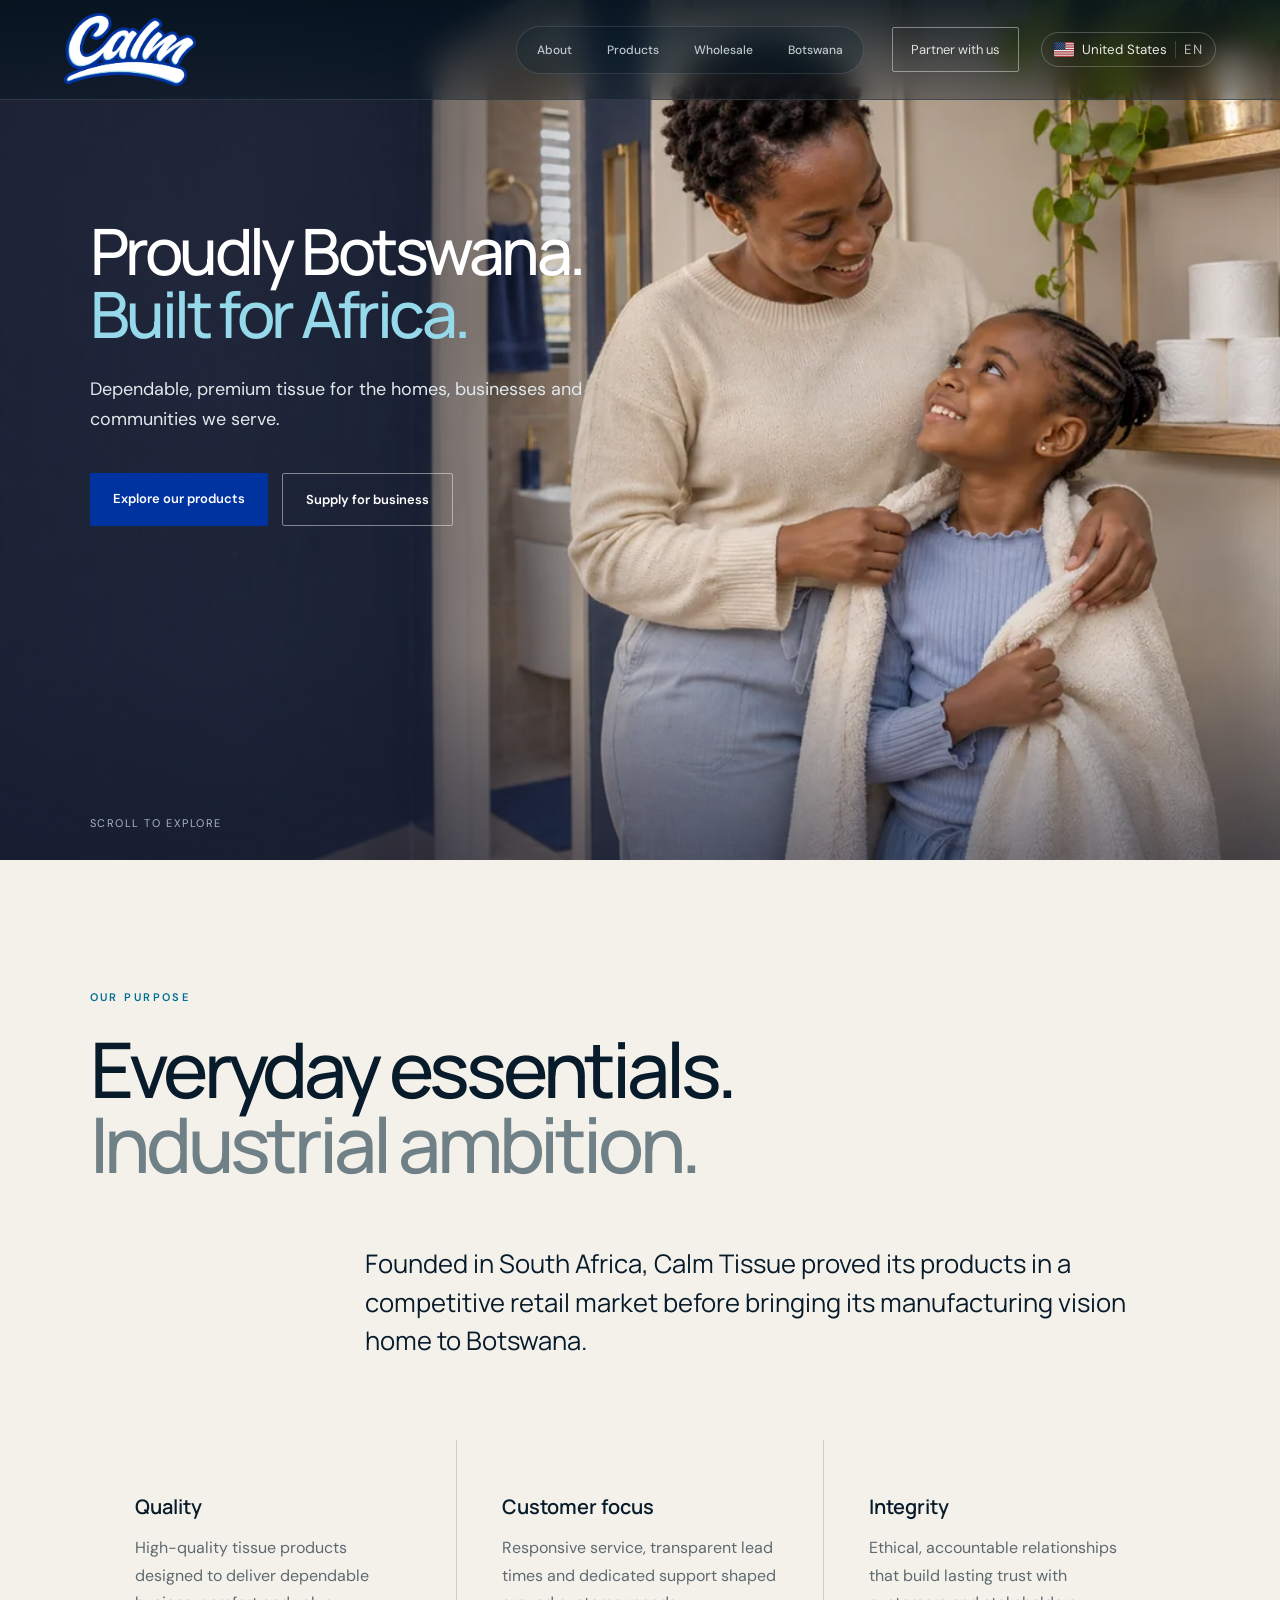
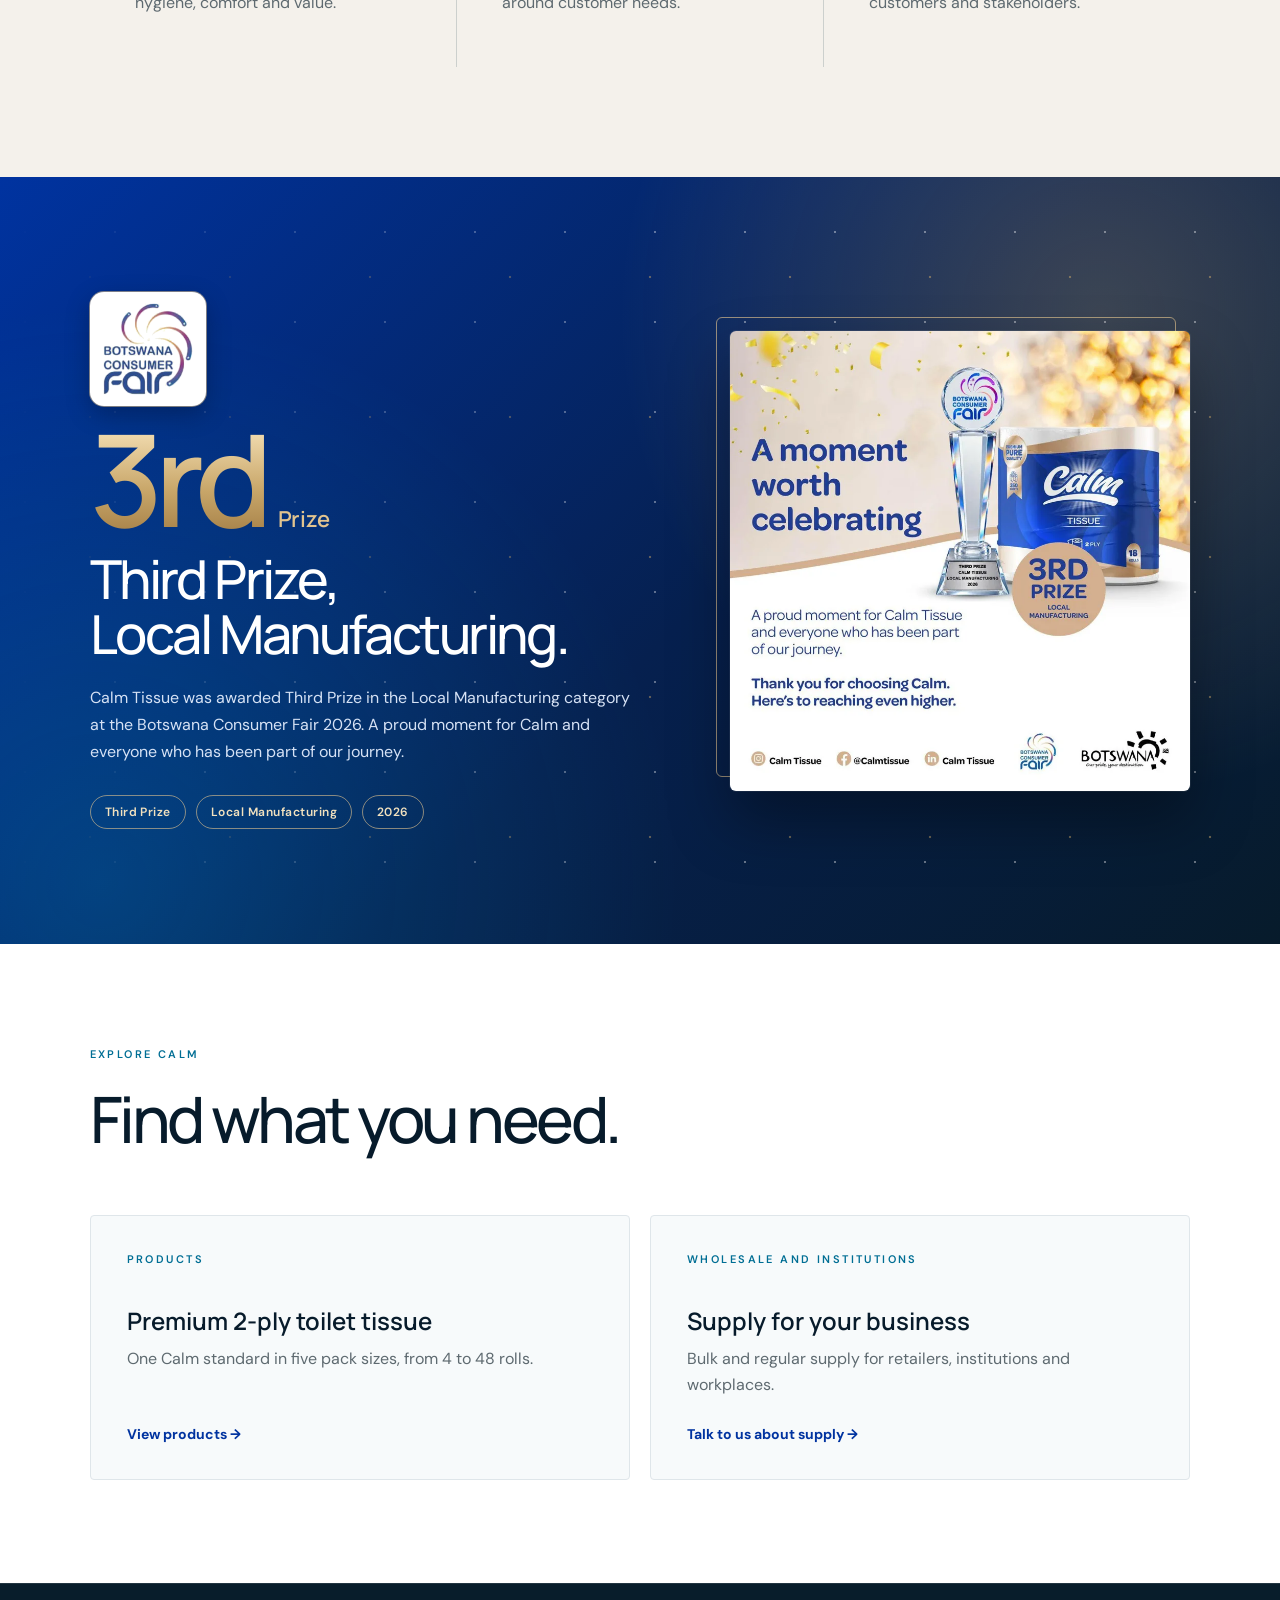
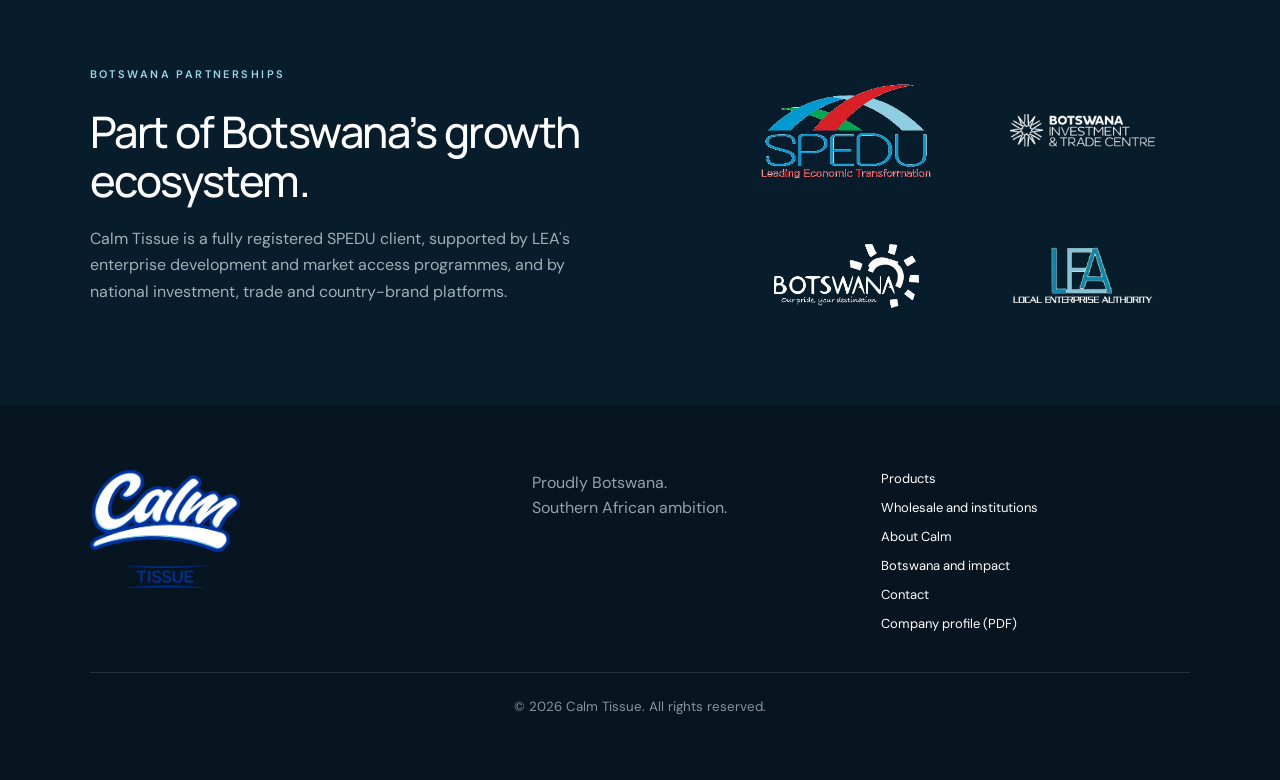
==== commit 870270b7: "Award section: original fair logo on white badge, drop eyebrow line Co-Authored-By: Claude Opus 5.5 " ====
--- a/index.html
+++ b/index.html
@@ -8,7 +8,7 @@
   <meta property="og:title" content="Calm Tissue | Premium 2-ply Toilet Tissue from Selibe Phikwe, Botswana"><meta property="og:description" content="Calm Tissue is a Botswana tissue brand based in Selibe Phikwe, supplying premium 2-ply toilet tissue to homes, businesses and institutions across Botswana."><meta property="og:type" content="website"><meta property="og:url" content="https://calmtissue.com/"><meta property="og:image" content="https://calmtissue.com/assets/calm-social-share.jpg">
   <script async src="https://www.googletagmanager.com/gtag/js?id=G-Z5XTMF4ELZ"></script>
   <script>window.dataLayer=window.dataLayer||[];function gtag(){dataLayer.push(arguments)}gtag('js',new Date());gtag('config','G-Z5XTMF4ELZ');</script>
-  <link rel="icon" type="image/png" sizes="32x32" href="assets/favicon-32.png"><link rel="icon" type="image/png" sizes="192x192" href="assets/favicon-192.png"><link rel="apple-touch-icon" sizes="180x180" href="assets/apple-touch-icon.png"><link rel="preload" as="image" href="assets/calm-hero-home-1920.webp" media="(min-width: 1281px)" fetchpriority="high"><link rel="preload" as="image" href="assets/calm-hero-home-1280.webp" media="(min-width: 901px) and (max-width: 1280px)" fetchpriority="high"><link rel="preload" as="image" href="assets/calm-hero-home-mobile.webp" media="(max-width: 900px)" fetchpriority="high"><link rel="preload" as="image" href="assets/calm-tissue-logo-reversed.png"><link rel="stylesheet" href="styles.css?v=2"><link rel="stylesheet" href="nav-polish.css?v=2"><link rel="stylesheet" href="pages.css?v=12">
+  <link rel="icon" type="image/png" sizes="32x32" href="assets/favicon-32.png"><link rel="icon" type="image/png" sizes="192x192" href="assets/favicon-192.png"><link rel="apple-touch-icon" sizes="180x180" href="assets/apple-touch-icon.png"><link rel="preload" as="image" href="assets/calm-hero-home-1920.webp" media="(min-width: 1281px)" fetchpriority="high"><link rel="preload" as="image" href="assets/calm-hero-home-1280.webp" media="(min-width: 901px) and (max-width: 1280px)" fetchpriority="high"><link rel="preload" as="image" href="assets/calm-hero-home-mobile.webp" media="(max-width: 900px)" fetchpriority="high"><link rel="preload" as="image" href="assets/calm-tissue-logo-reversed.png"><link rel="stylesheet" href="styles.css?v=2"><link rel="stylesheet" href="nav-polish.css?v=2"><link rel="stylesheet" href="pages.css?v=13">
   <script type="application/ld+json">{"@context": "https://schema.org", "@type": "Organization", "@id": "https://calmtissue.com/#org", "name": "Calm Tissue", "url": "https://calmtissue.com/", "logo": "https://calmtissue.com/assets/calm-tissue-full-lockup-reversed.png", "description": "Premium tissue brand based in Selibe Phikwe, Botswana.", "foundingDate": "2024", "foundingLocation": {"@type": "Country", "name": "South Africa"}, "address": {"@type": "PostalAddress", "streetAddress": "Plot 2721 Industrial, Unit 6", "addressLocality": "Selibe Phikwe", "addressCountry": "BW"}, "email": "info@calmtissue.com", "telephone": "+26773560347", "areaServed": ["Botswana", "Southern Africa"]}</script>
 </head>
 <body class="home">
@@ -18,7 +18,7 @@
 <main id="main">
 <section class="hero"><div class="hero-media" role="img" aria-label="A mother and daughter at home in the morning"></div><div class="hero-shade"></div><div class="hero-copy"><h1>Proudly Botswana.<br><em>Built for Africa.</em></h1><p>Dependable, premium tissue for the homes, businesses and communities we serve.</p><div class="actions"><a class="button primary" href="/products">Explore our products</a><a class="button ghost" href="/wholesale">Supply for business</a></div></div><div class="hero-foot"><span>Scroll to explore</span></div></section>
 <section class="statement reveal" id="company"><p class="eyebrow blue">Our purpose</p><h2>Everyday essentials.<br><span>Industrial ambition.</span></h2><p class="lead">Founded in South Africa, Calm Tissue proved its products in a competitive retail market before bringing its manufacturing vision home to Botswana.</p><div class="pillars"><article><h3>Quality</h3><p>High-quality tissue products designed to deliver dependable hygiene, comfort and value.</p></article><article><h3>Customer focus</h3><p>Responsive service, transparent lead times and dedicated support shaped around customer needs.</p></article><article><h3>Integrity</h3><p>Ethical, accountable relationships that build lasting trust with customers and stakeholders.</p></article></div></section>
-<section class="award" aria-labelledby="award-title"><div class="award-copy reveal"><span class="award-fair-logo"><img src="assets/awards/botswana-consumer-fair-logo-on-dark.png" alt="Botswana Consumer Fair logo" width="319" height="325" loading="lazy"></span><p class="award-eyebrow">Botswana Consumer Fair 2026</p><p class="award-rank" aria-hidden="true"><span>3rd</span> Prize</p><h2 id="award-title">Third Prize,<br>Local Manufacturing.</h2><p>Calm Tissue was awarded Third Prize in the Local Manufacturing category at the Botswana Consumer Fair 2026. A proud moment for Calm and everyone who has been part of our journey.</p><ul class="award-tags"><li>Third Prize</li><li>Local Manufacturing</li><li>2026</li></ul></div><div class="award-media reveal"><img src="assets/awards/calm-bcf-2026-third-prize-local-manufacturing.webp" alt="Calm Tissue trophy: Third Prize, Local Manufacturing, Botswana Consumer Fair 2026" loading="lazy" width="900" height="900"></div></section>
+<section class="award" aria-labelledby="award-title"><div class="award-copy reveal"><span class="award-fair-logo"><img src="assets/awards/botswana-consumer-fair-logo.png?v=3" alt="Botswana Consumer Fair logo" width="319" height="325" loading="lazy"></span><p class="award-rank" aria-hidden="true"><span>3rd</span> Prize</p><h2 id="award-title">Third Prize,<br>Local Manufacturing.</h2><p>Calm Tissue was awarded Third Prize in the Local Manufacturing category at the Botswana Consumer Fair 2026. A proud moment for Calm and everyone who has been part of our journey.</p><ul class="award-tags"><li>Third Prize</li><li>Local Manufacturing</li><li>2026</li></ul></div><div class="award-media reveal"><img src="assets/awards/calm-bcf-2026-third-prize-local-manufacturing.webp" alt="Calm Tissue trophy: Third Prize, Local Manufacturing, Botswana Consumer Fair 2026" loading="lazy" width="900" height="900"></div></section>
 <section class="explore"><div class="section-head reveal"><div><p class="eyebrow blue">Explore Calm</p><h2>Find what you need.</h2></div></div><div class="explore-grid"><a class="explore-card reveal" href="/products"><span class="eyebrow blue">Products</span><h3>Premium 2-ply toilet tissue</h3><p>One Calm standard in five pack sizes, from 4 to 48 rolls.</p><b>View products →</b></a><a class="explore-card reveal" href="/wholesale"><span class="eyebrow blue">Wholesale and institutions</span><h3>Supply for your business</h3><p>Bulk and regular supply for retailers, institutions and workplaces.</p><b>Talk to us about supply →</b></a></div></section>
 <section class="endorsements" aria-labelledby="endorsement-title"><div><p class="eyebrow">Botswana partnerships</p><h2 id="endorsement-title">Part of Botswana’s growth ecosystem.</h2><p>Calm Tissue is a fully registered SPEDU client, supported by LEA's enterprise development and market access programmes, and by national investment, trade and country-brand platforms.</p></div><div class="endorsement-logos"><a href="https://www.spedu.co.bw/" class="spedu-on-dark" aria-label="SPEDU"><img src="assets/spedu-logo-transparent.png" alt="SPEDU — Leading Economic Transformation" loading="lazy" width="296" height="170"></a><a href="https://www.bitc.co.bw/" aria-label="Botswana Investment and Trade Centre"><img src="assets/bitc-logo.png" alt="Botswana Investment and Trade Centre" loading="lazy" width="201" height="56"></a><a href="https://brandbotswana.co.bw/" aria-label="Brand Botswana"><img src="assets/brand-botswana-pride-mark-reversed.png" alt="Brand Botswana — Our Pride, Your Destination" loading="lazy" width="360" height="159"></a><a href="https://www.lea.co.bw/" class="lea-logo" aria-label="Local Enterprise Authority"><img src="assets/lea-logo-colour-on-dark.png" alt="LEA, Local Enterprise Authority" loading="lazy" width="480" height="195"></a></div></section>
 </main>
--- a/pages.css
+++ b/pages.css
@@ -133,6 +133,6 @@
 .endorsements .endorsement-logos .spedu-on-dark img { width: 200px; max-width: 100%; max-height: 100px; object-fit: contain; }
 
 /* Botswana Consumer Fair logo badge (award section) */
-.award-fair-logo { display:inline-block; margin-bottom:16px; }
-.award-fair-logo img { display:block; width:104px; height:auto; }
-@media (max-width:640px){ .award-fair-logo img { width:88px; } }
+.award-fair-logo { display:inline-flex; align-items:center; justify-content:center; background:#fff; border-radius:14px; padding:10px 12px; margin-bottom:18px; box-shadow:0 0 0 1px rgba(226,196,143,.55), 0 8px 24px rgba(0,0,0,.25); }
+.award-fair-logo img { display:block; width:92px; height:auto; }
+@media (max-width:640px){ .award-fair-logo img { width:76px; } }
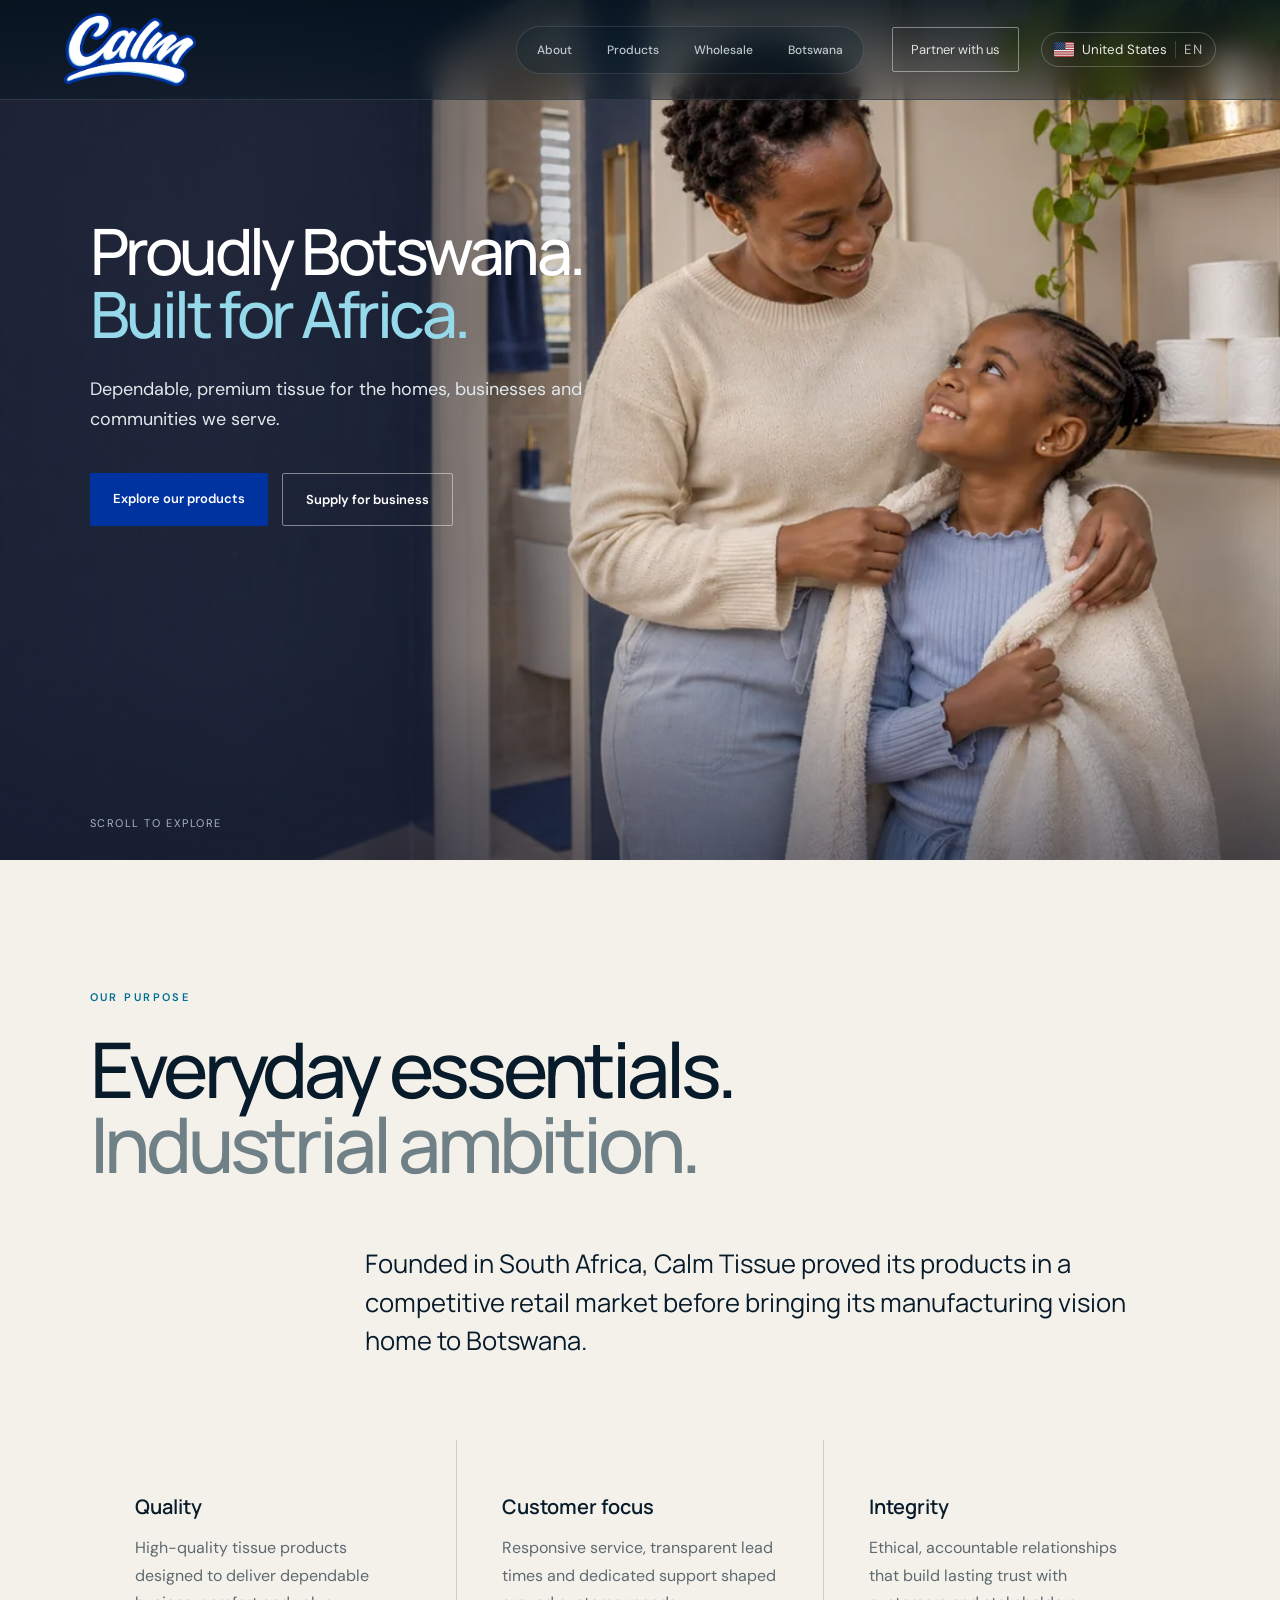
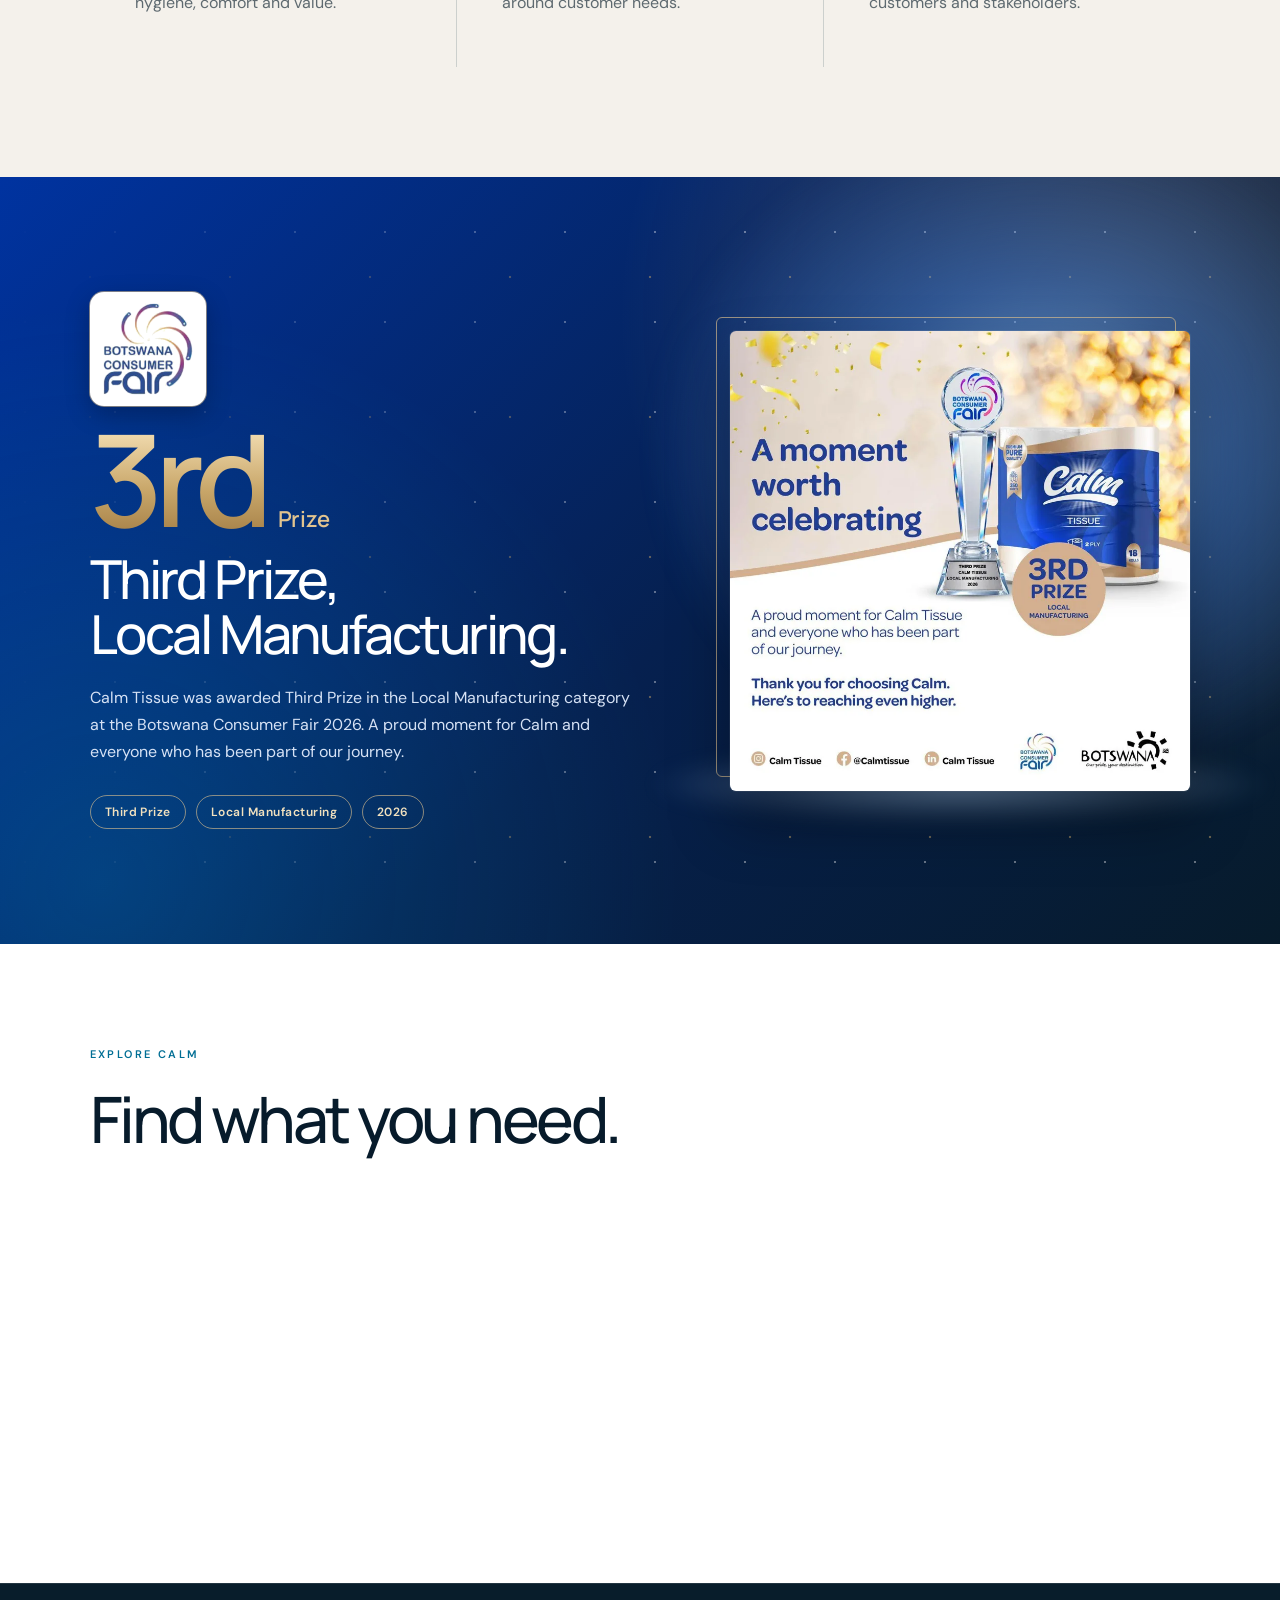
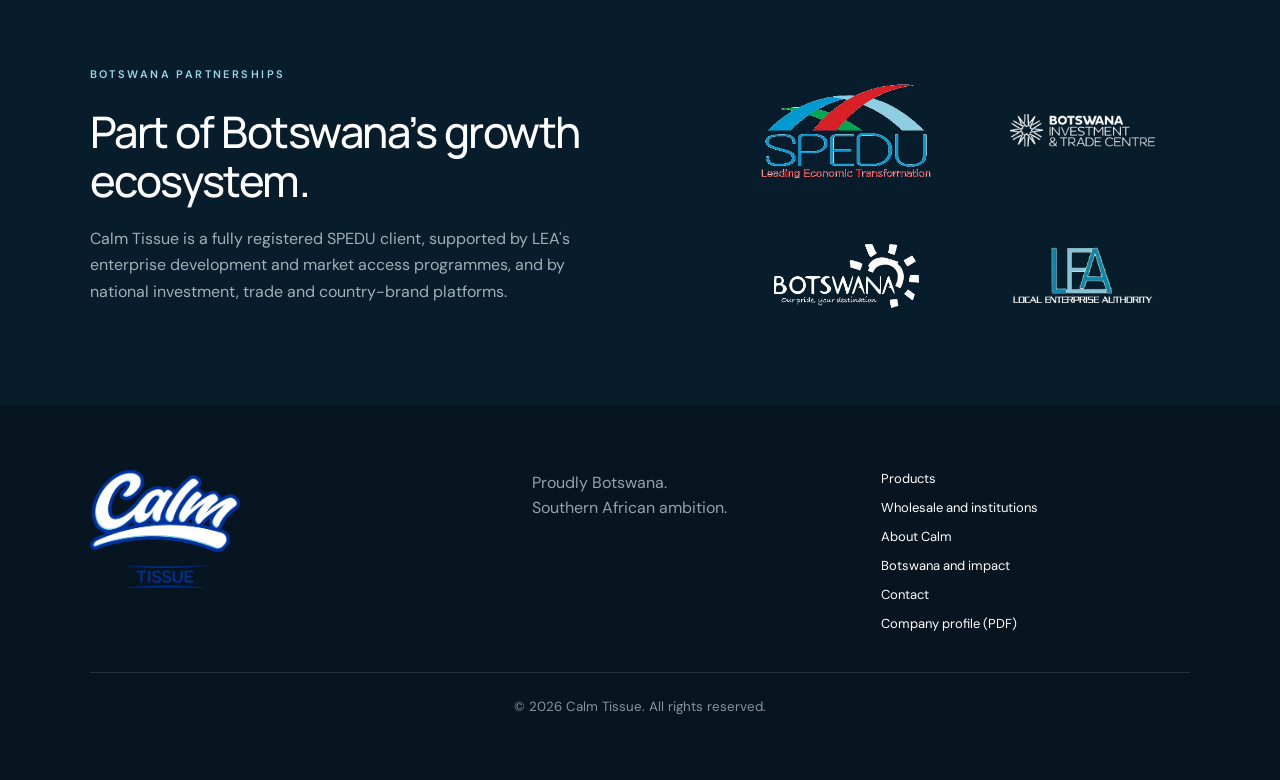
==== commit e3f4422c: "Award section: spotlight glow behind award graphic Co-Authored-By: Claude Opus 5.5 <noreply@anthropi" ====
--- a/index.html
+++ b/index.html
@@ -8,7 +8,7 @@
   <meta property="og:title" content="Calm Tissue | Premium 2-ply Toilet Tissue from Selibe Phikwe, Botswana"><meta property="og:description" content="Calm Tissue is a Botswana tissue brand based in Selibe Phikwe, supplying premium 2-ply toilet tissue to homes, businesses and institutions across Botswana."><meta property="og:type" content="website"><meta property="og:url" content="https://calmtissue.com/"><meta property="og:image" content="https://calmtissue.com/assets/calm-social-share.jpg">
   <script async src="https://www.googletagmanager.com/gtag/js?id=G-Z5XTMF4ELZ"></script>
   <script>window.dataLayer=window.dataLayer||[];function gtag(){dataLayer.push(arguments)}gtag('js',new Date());gtag('config','G-Z5XTMF4ELZ');</script>
-  <link rel="icon" type="image/png" sizes="32x32" href="assets/favicon-32.png"><link rel="icon" type="image/png" sizes="192x192" href="assets/favicon-192.png"><link rel="apple-touch-icon" sizes="180x180" href="assets/apple-touch-icon.png"><link rel="preload" as="image" href="assets/calm-hero-home-1920.webp" media="(min-width: 1281px)" fetchpriority="high"><link rel="preload" as="image" href="assets/calm-hero-home-1280.webp" media="(min-width: 901px) and (max-width: 1280px)" fetchpriority="high"><link rel="preload" as="image" href="assets/calm-hero-home-mobile.webp" media="(max-width: 900px)" fetchpriority="high"><link rel="preload" as="image" href="assets/calm-tissue-logo-reversed.png"><link rel="stylesheet" href="styles.css?v=2"><link rel="stylesheet" href="nav-polish.css?v=2"><link rel="stylesheet" href="pages.css?v=13">
+  <link rel="icon" type="image/png" sizes="32x32" href="assets/favicon-32.png"><link rel="icon" type="image/png" sizes="192x192" href="assets/favicon-192.png"><link rel="apple-touch-icon" sizes="180x180" href="assets/apple-touch-icon.png"><link rel="preload" as="image" href="assets/calm-hero-home-1920.webp" media="(min-width: 1281px)" fetchpriority="high"><link rel="preload" as="image" href="assets/calm-hero-home-1280.webp" media="(min-width: 901px) and (max-width: 1280px)" fetchpriority="high"><link rel="preload" as="image" href="assets/calm-hero-home-mobile.webp" media="(max-width: 900px)" fetchpriority="high"><link rel="preload" as="image" href="assets/calm-tissue-logo-reversed.png"><link rel="stylesheet" href="styles.css?v=2"><link rel="stylesheet" href="nav-polish.css?v=2"><link rel="stylesheet" href="pages.css?v=15">
   <script type="application/ld+json">{"@context": "https://schema.org", "@type": "Organization", "@id": "https://calmtissue.com/#org", "name": "Calm Tissue", "url": "https://calmtissue.com/", "logo": "https://calmtissue.com/assets/calm-tissue-full-lockup-reversed.png", "description": "Premium tissue brand based in Selibe Phikwe, Botswana.", "foundingDate": "2024", "foundingLocation": {"@type": "Country", "name": "South Africa"}, "address": {"@type": "PostalAddress", "streetAddress": "Plot 2721 Industrial, Unit 6", "addressLocality": "Selibe Phikwe", "addressCountry": "BW"}, "email": "info@calmtissue.com", "telephone": "+26773560347", "areaServed": ["Botswana", "Southern Africa"]}</script>
 </head>
 <body class="home">
--- a/pages.css
+++ b/pages.css
@@ -136,3 +136,12 @@
 .award-fair-logo { display:inline-flex; align-items:center; justify-content:center; background:#fff; border-radius:14px; padding:10px 12px; margin-bottom:18px; box-shadow:0 0 0 1px rgba(226,196,143,.55), 0 8px 24px rgba(0,0,0,.25); }
 .award-fair-logo img { display:block; width:92px; height:auto; }
 @media (max-width:640px){ .award-fair-logo img { width:76px; } }
+
+/* Spotlight glow behind the award graphic */
+.award-media { isolation: isolate; }
+.award-media::after { content: ''; position: absolute; z-index: -1; inset: -55% -50% -30%; pointer-events: none;
+  background:
+    radial-gradient(42% 40% at 58% 44%, rgba(120, 185, 255, .75), rgba(60, 135, 245, .38) 50%, rgba(30, 90, 220, 0) 100%),
+    radial-gradient(34% 4.5% at 50% 83%, rgba(175, 215, 255, .6), rgba(175, 215, 255, 0) 100%);
+  filter: blur(10px); }
+@media (max-width: 900px) { .award-media::after { inset: -35% -18% -22%; } }
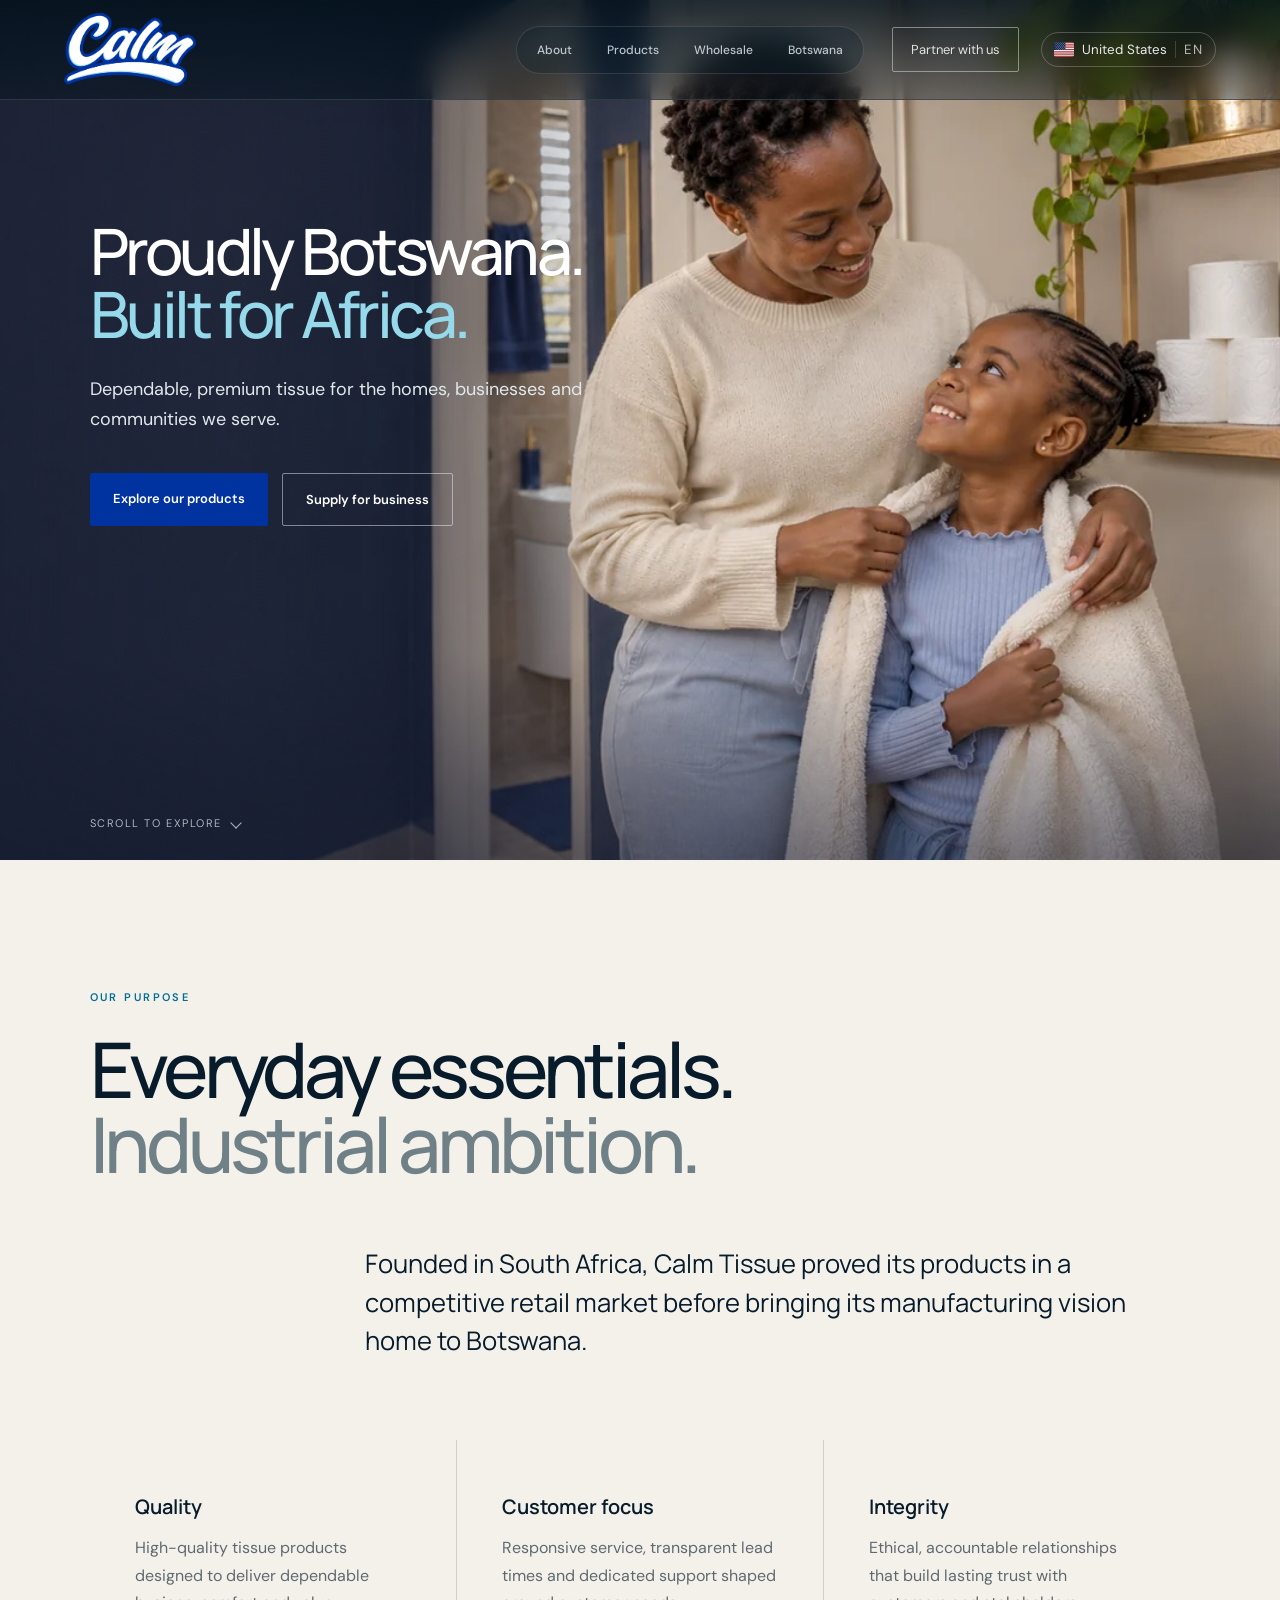
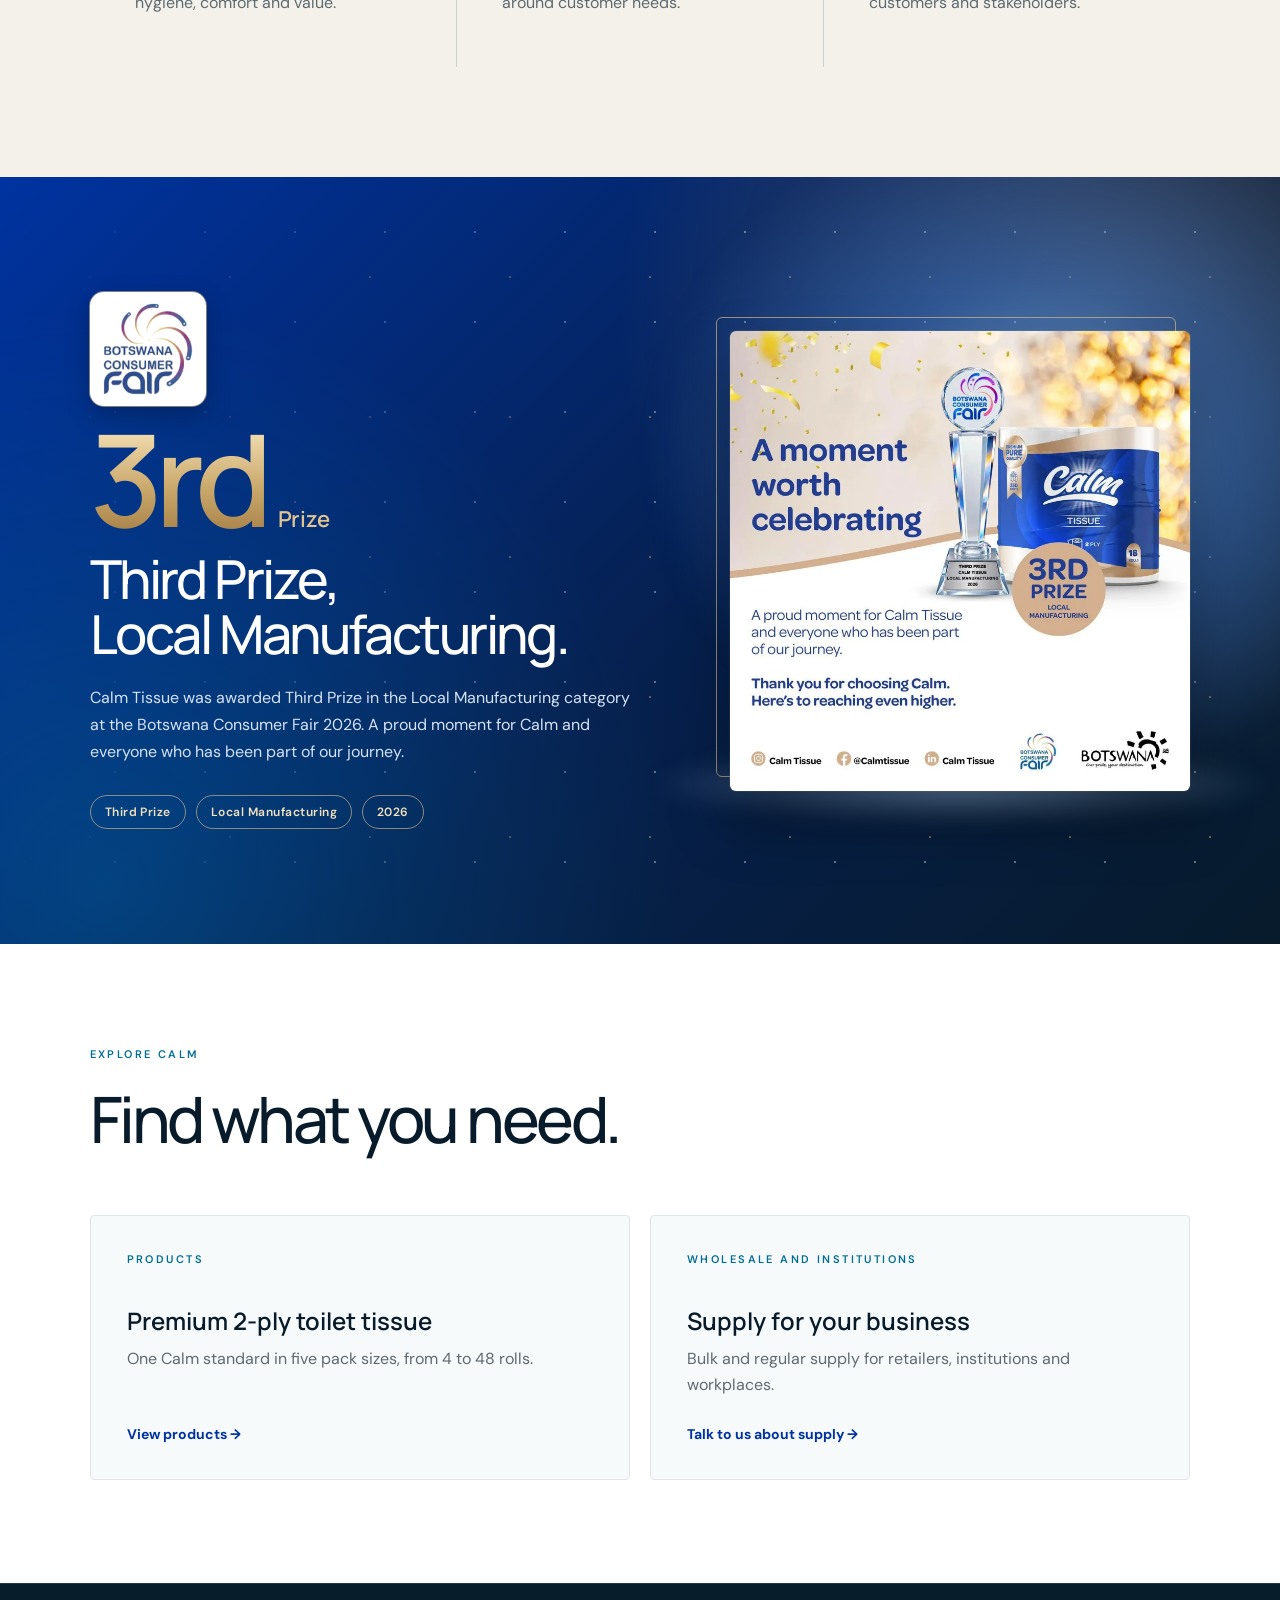
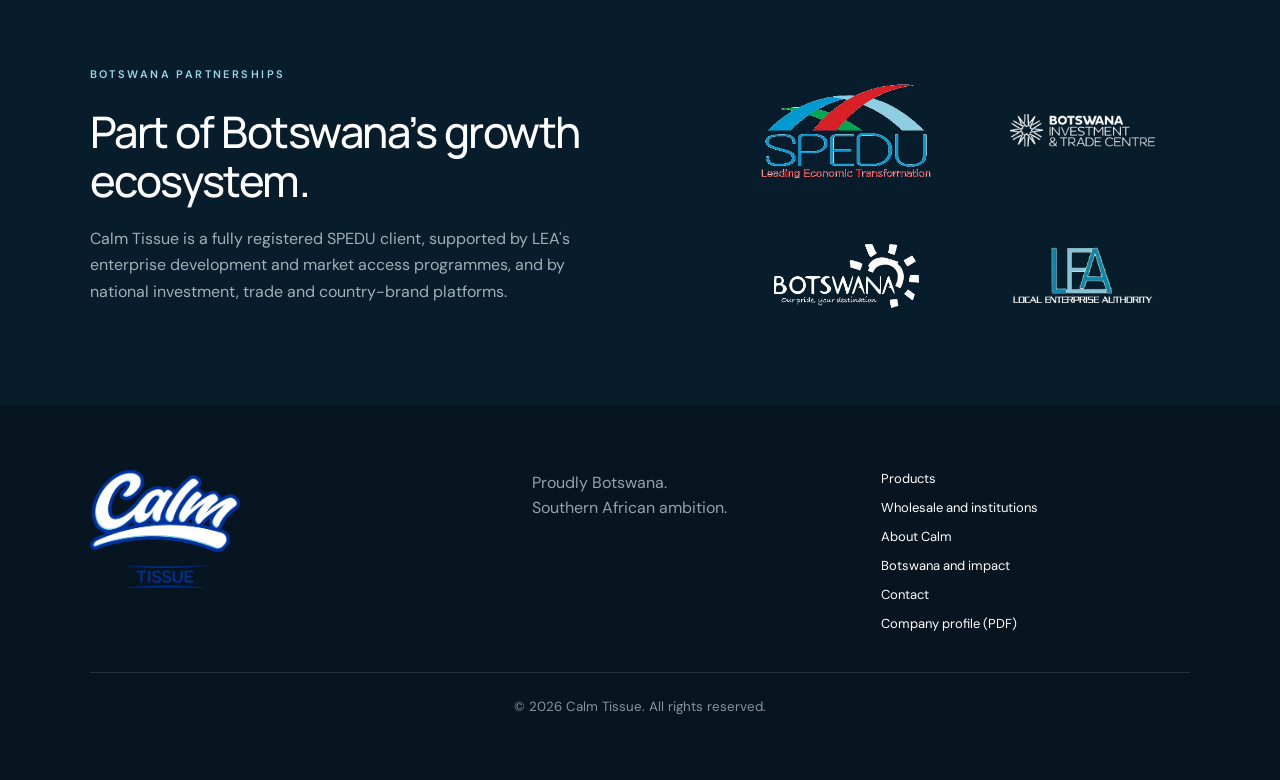
==== commit e923419b: "About: gold rosette story seal; home: bobbing scroll cue Co-Authored-By: Claude Opus 5.5 <noreply@an" ====
--- a/index.html
+++ b/index.html
@@ -8,7 +8,7 @@
   <meta property="og:title" content="Calm Tissue | Premium 2-ply Toilet Tissue from Selibe Phikwe, Botswana"><meta property="og:description" content="Calm Tissue is a Botswana tissue brand based in Selibe Phikwe, supplying premium 2-ply toilet tissue to homes, businesses and institutions across Botswana."><meta property="og:type" content="website"><meta property="og:url" content="https://calmtissue.com/"><meta property="og:image" content="https://calmtissue.com/assets/calm-social-share.jpg">
   <script async src="https://www.googletagmanager.com/gtag/js?id=G-Z5XTMF4ELZ"></script>
   <script>window.dataLayer=window.dataLayer||[];function gtag(){dataLayer.push(arguments)}gtag('js',new Date());gtag('config','G-Z5XTMF4ELZ');</script>
-  <link rel="icon" type="image/png" sizes="32x32" href="assets/favicon-32.png"><link rel="icon" type="image/png" sizes="192x192" href="assets/favicon-192.png"><link rel="apple-touch-icon" sizes="180x180" href="assets/apple-touch-icon.png"><link rel="preload" as="image" href="assets/calm-hero-home-1920.webp" media="(min-width: 1281px)" fetchpriority="high"><link rel="preload" as="image" href="assets/calm-hero-home-1280.webp" media="(min-width: 901px) and (max-width: 1280px)" fetchpriority="high"><link rel="preload" as="image" href="assets/calm-hero-home-mobile.webp" media="(max-width: 900px)" fetchpriority="high"><link rel="preload" as="image" href="assets/calm-tissue-logo-reversed.png"><link rel="stylesheet" href="styles.css?v=2"><link rel="stylesheet" href="nav-polish.css?v=2"><link rel="stylesheet" href="pages.css?v=15">
+  <link rel="icon" type="image/png" sizes="32x32" href="assets/favicon-32.png"><link rel="icon" type="image/png" sizes="192x192" href="assets/favicon-192.png"><link rel="apple-touch-icon" sizes="180x180" href="assets/apple-touch-icon.png"><link rel="preload" as="image" href="assets/calm-hero-home-1920.webp" media="(min-width: 1281px)" fetchpriority="high"><link rel="preload" as="image" href="assets/calm-hero-home-1280.webp" media="(min-width: 901px) and (max-width: 1280px)" fetchpriority="high"><link rel="preload" as="image" href="assets/calm-hero-home-mobile.webp" media="(max-width: 900px)" fetchpriority="high"><link rel="preload" as="image" href="assets/calm-tissue-logo-reversed.png"><link rel="stylesheet" href="styles.css?v=2"><link rel="stylesheet" href="nav-polish.css?v=2"><link rel="stylesheet" href="pages.css?v=22">
   <script type="application/ld+json">{"@context": "https://schema.org", "@type": "Organization", "@id": "https://calmtissue.com/#org", "name": "Calm Tissue", "url": "https://calmtissue.com/", "logo": "https://calmtissue.com/assets/calm-tissue-full-lockup-reversed.png", "description": "Premium tissue brand based in Selibe Phikwe, Botswana.", "foundingDate": "2024", "foundingLocation": {"@type": "Country", "name": "South Africa"}, "address": {"@type": "PostalAddress", "streetAddress": "Plot 2721 Industrial, Unit 6", "addressLocality": "Selibe Phikwe", "addressCountry": "BW"}, "email": "info@calmtissue.com", "telephone": "+26773560347", "areaServed": ["Botswana", "Southern Africa"]}</script>
 </head>
 <body class="home">
--- a/pages.css
+++ b/pages.css
@@ -145,3 +145,16 @@
     radial-gradient(34% 4.5% at 50% 83%, rgba(175, 215, 255, .6), rgba(175, 215, 255, 0) 100%);
   filter: blur(10px); }
 @media (max-width: 900px) { .award-media::after { inset: -35% -18% -22%; } }
+
+/* Scroll cue: gentle bob */
+.hero-foot span { display: inline-flex; align-items: center; gap: 10px; }
+.hero-foot span::after { content: ''; width: 7px; height: 7px; border-right: 1.5px solid currentColor; border-bottom: 1.5px solid currentColor; transform: rotate(45deg); animation: scrollCue 1.8s ease-in-out infinite; }
+@keyframes scrollCue { 0%, 100% { transform: translateY(-2px) rotate(45deg); opacity: .55; } 50% { transform: translateY(4px) rotate(45deg); opacity: 1; } }
+
+/* About: journey line as a stamp seal, in the packaging's satin gold */
+.story-seal { margin: 0; justify-self: end; width: clamp(160px, 14vw, 200px); margin-right: 2vw; transform: rotate(-8deg); filter: drop-shadow(0 14px 22px rgba(120, 90, 50, .25)); }
+.story-seal svg { display: block; width: 100%; height: auto; }
+.seal-ring-text { font: 700 14.5px Manrope, sans-serif; fill: #0033a0; letter-spacing: .08em; }
+.seal-small { font: 700 11px Manrope, sans-serif; fill: #0033a0; letter-spacing: .22em; }
+@media (prefers-reduced-motion: no-preference) { .story-seal { transition: transform .6s ease; } .story-seal:hover { transform: rotate(-2deg) scale(1.03); } }
+@media (max-width: 900px) { .story-seal { justify-self: start; width: 150px; margin-top: 30px; } }
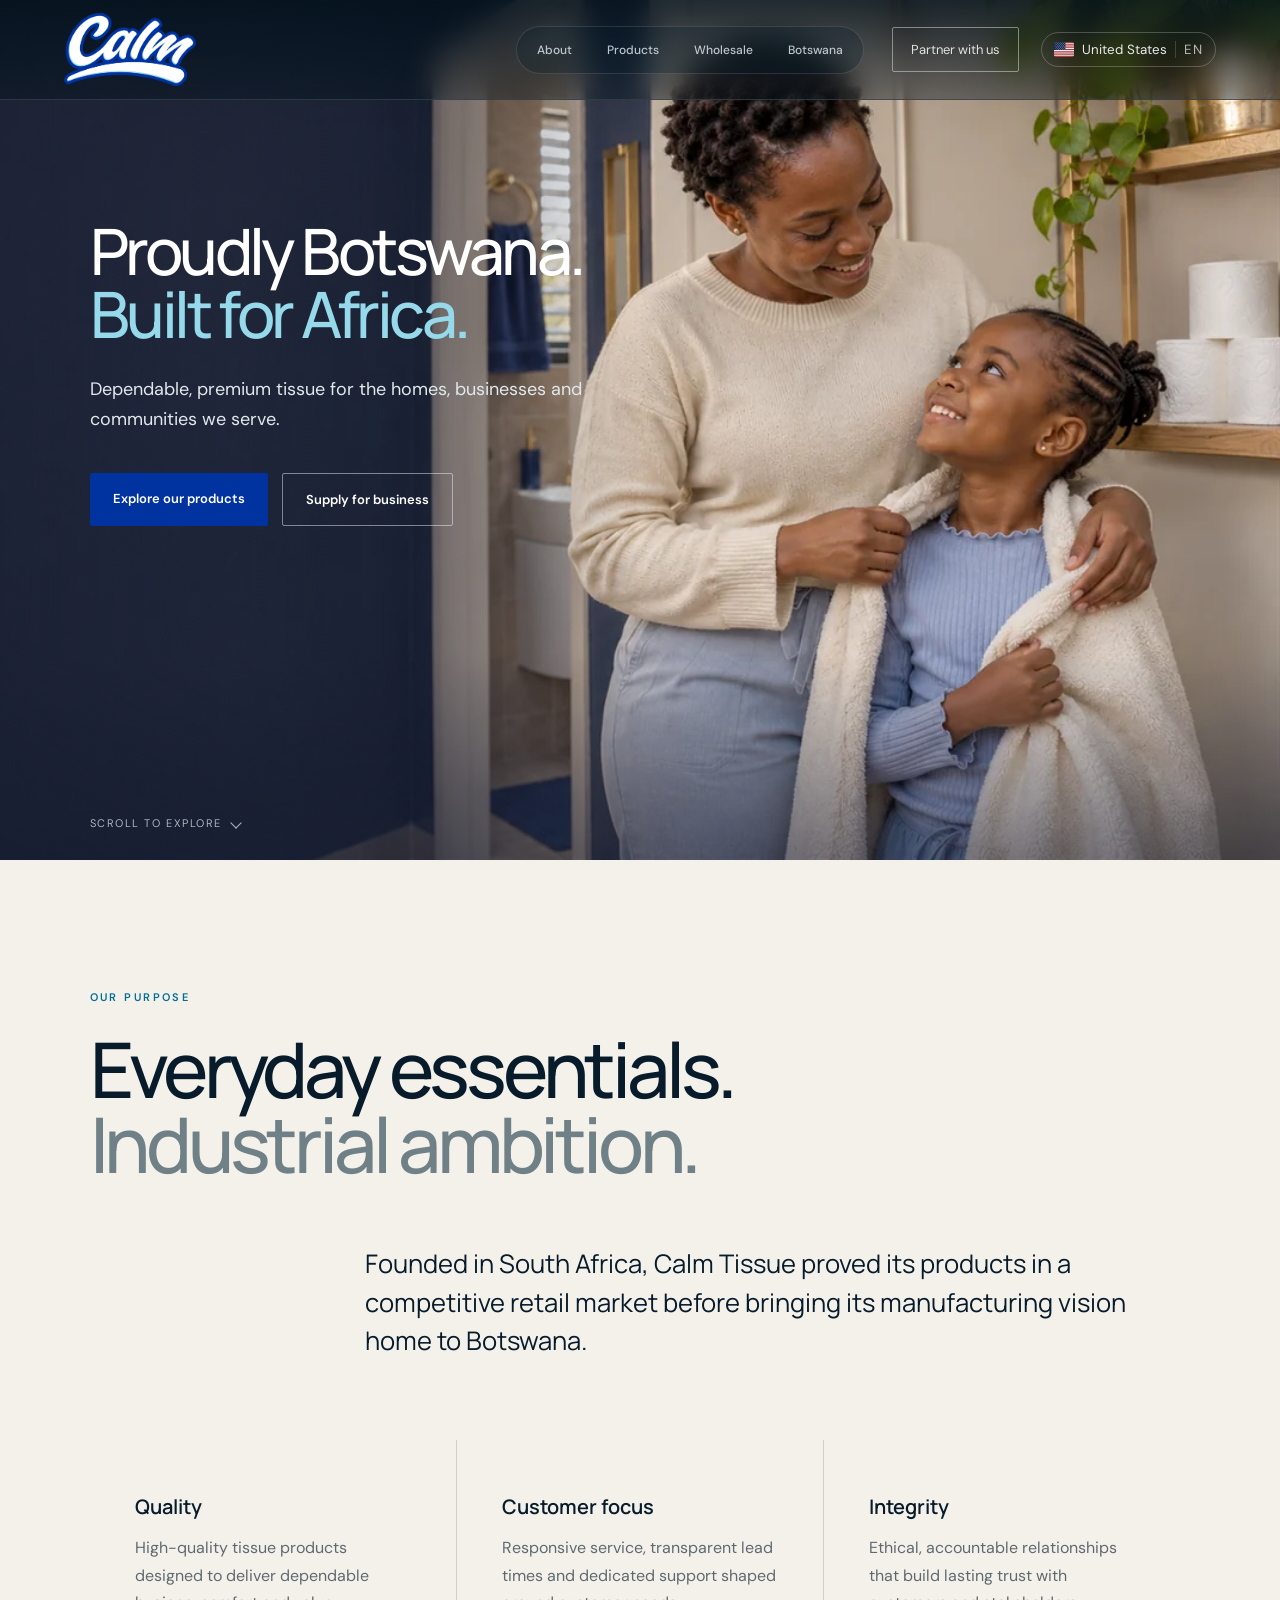
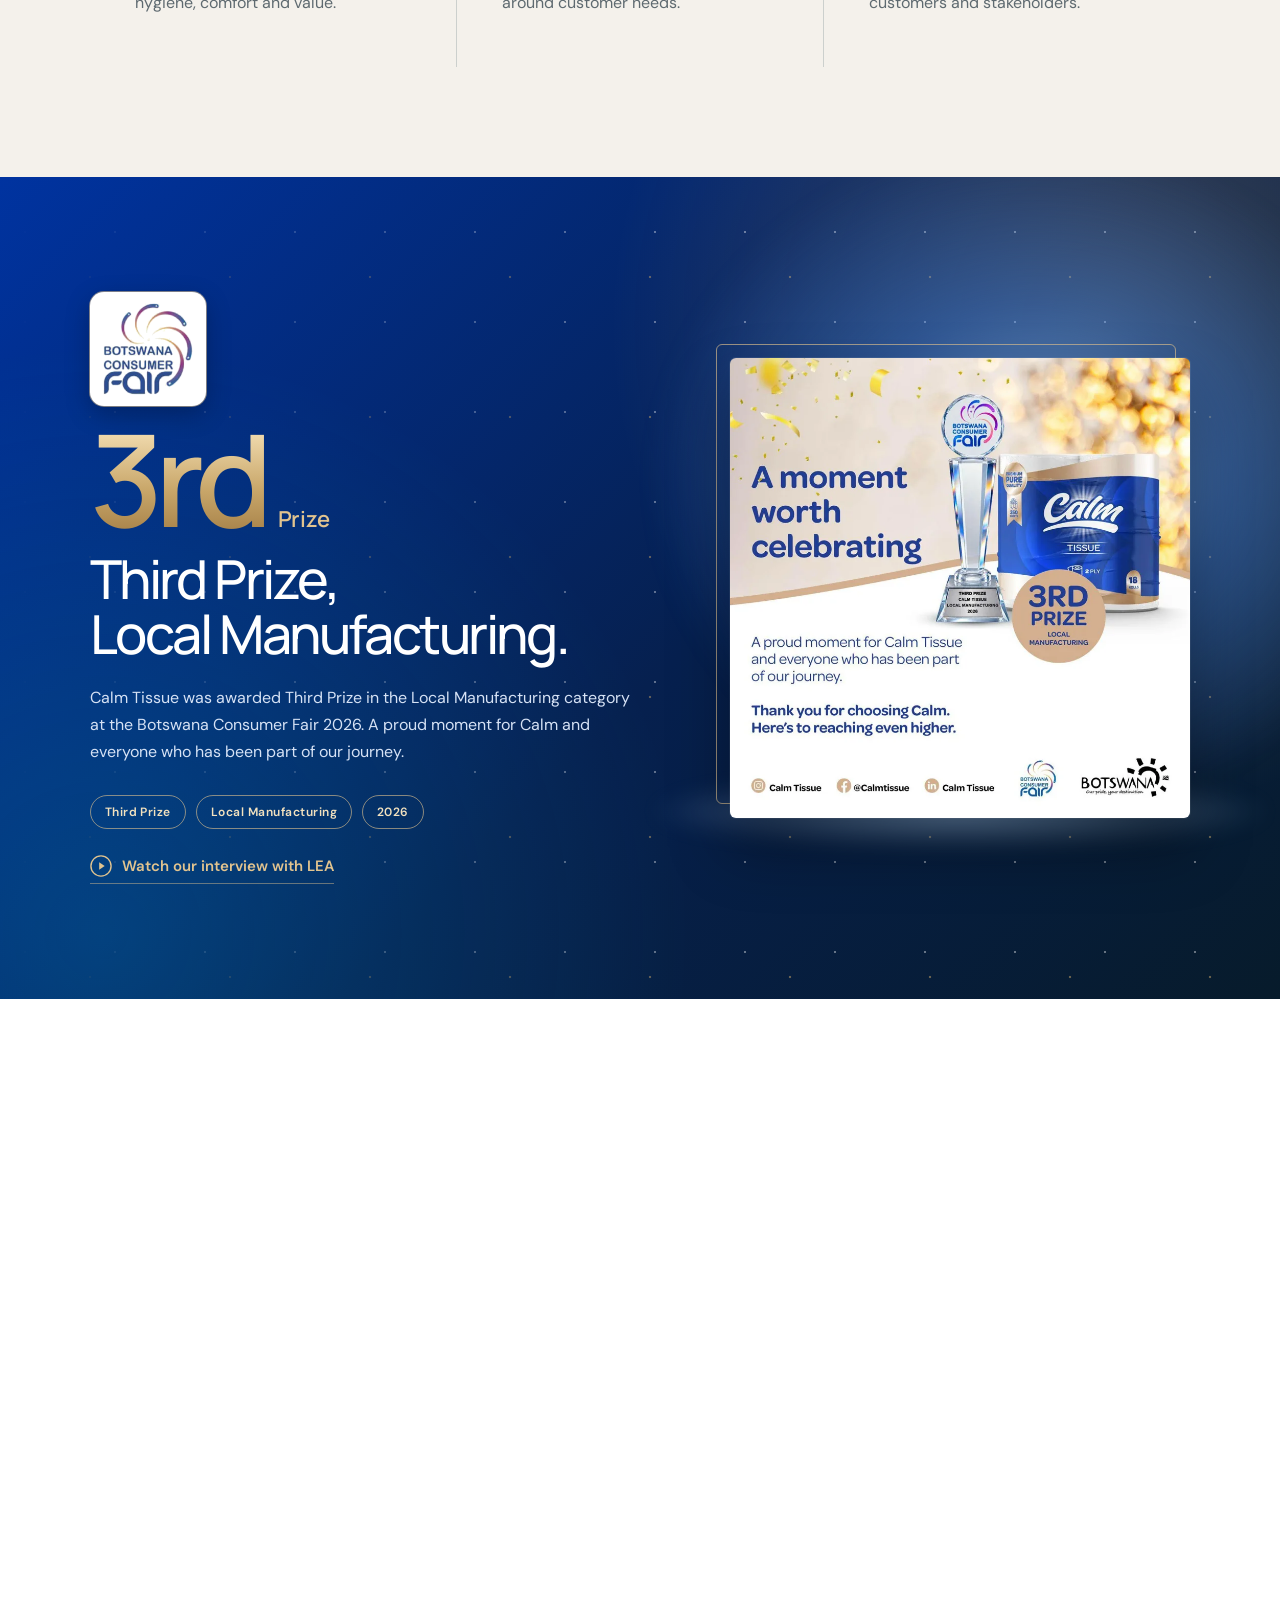
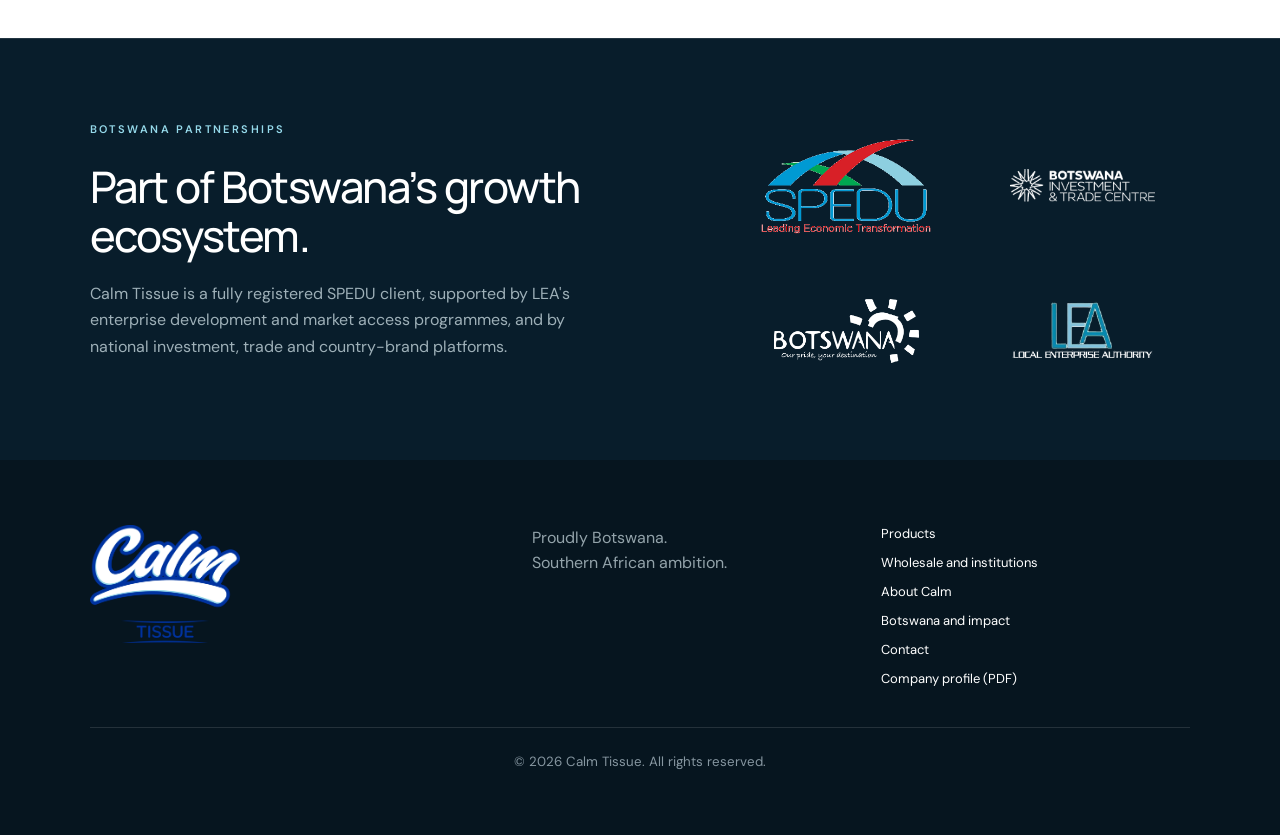
==== commit 42db564e: "Award: LEA interview link; About seal: turning text, sheen, fluttering tails Co-Authored-By: Claude " ====
--- a/index.html
+++ b/index.html
@@ -8,7 +8,7 @@
   <meta property="og:title" content="Calm Tissue | Premium 2-ply Toilet Tissue from Selibe Phikwe, Botswana"><meta property="og:description" content="Calm Tissue is a Botswana tissue brand based in Selibe Phikwe, supplying premium 2-ply toilet tissue to homes, businesses and institutions across Botswana."><meta property="og:type" content="website"><meta property="og:url" content="https://calmtissue.com/"><meta property="og:image" content="https://calmtissue.com/assets/calm-social-share.jpg">
   <script async src="https://www.googletagmanager.com/gtag/js?id=G-Z5XTMF4ELZ"></script>
   <script>window.dataLayer=window.dataLayer||[];function gtag(){dataLayer.push(arguments)}gtag('js',new Date());gtag('config','G-Z5XTMF4ELZ');</script>
-  <link rel="icon" type="image/png" sizes="32x32" href="assets/favicon-32.png"><link rel="icon" type="image/png" sizes="192x192" href="assets/favicon-192.png"><link rel="apple-touch-icon" sizes="180x180" href="assets/apple-touch-icon.png"><link rel="preload" as="image" href="assets/calm-hero-home-1920.webp" media="(min-width: 1281px)" fetchpriority="high"><link rel="preload" as="image" href="assets/calm-hero-home-1280.webp" media="(min-width: 901px) and (max-width: 1280px)" fetchpriority="high"><link rel="preload" as="image" href="assets/calm-hero-home-mobile.webp" media="(max-width: 900px)" fetchpriority="high"><link rel="preload" as="image" href="assets/calm-tissue-logo-reversed.png"><link rel="stylesheet" href="styles.css?v=2"><link rel="stylesheet" href="nav-polish.css?v=2"><link rel="stylesheet" href="pages.css?v=22">
+  <link rel="icon" type="image/png" sizes="32x32" href="assets/favicon-32.png"><link rel="icon" type="image/png" sizes="192x192" href="assets/favicon-192.png"><link rel="apple-touch-icon" sizes="180x180" href="assets/apple-touch-icon.png"><link rel="preload" as="image" href="assets/calm-hero-home-1920.webp" media="(min-width: 1281px)" fetchpriority="high"><link rel="preload" as="image" href="assets/calm-hero-home-1280.webp" media="(min-width: 901px) and (max-width: 1280px)" fetchpriority="high"><link rel="preload" as="image" href="assets/calm-hero-home-mobile.webp" media="(max-width: 900px)" fetchpriority="high"><link rel="preload" as="image" href="assets/calm-tissue-logo-reversed.png"><link rel="stylesheet" href="styles.css?v=2"><link rel="stylesheet" href="nav-polish.css?v=2"><link rel="stylesheet" href="pages.css?v=26">
   <script type="application/ld+json">{"@context": "https://schema.org", "@type": "Organization", "@id": "https://calmtissue.com/#org", "name": "Calm Tissue", "url": "https://calmtissue.com/", "logo": "https://calmtissue.com/assets/calm-tissue-full-lockup-reversed.png", "description": "Premium tissue brand based in Selibe Phikwe, Botswana.", "foundingDate": "2024", "foundingLocation": {"@type": "Country", "name": "South Africa"}, "address": {"@type": "PostalAddress", "streetAddress": "Plot 2721 Industrial, Unit 6", "addressLocality": "Selibe Phikwe", "addressCountry": "BW"}, "email": "info@calmtissue.com", "telephone": "+26773560347", "areaServed": ["Botswana", "Southern Africa"]}</script>
 </head>
 <body class="home">
@@ -18,7 +18,7 @@
 <main id="main">
 <section class="hero"><div class="hero-media" role="img" aria-label="A mother and daughter at home in the morning"></div><div class="hero-shade"></div><div class="hero-copy"><h1>Proudly Botswana.<br><em>Built for Africa.</em></h1><p>Dependable, premium tissue for the homes, businesses and communities we serve.</p><div class="actions"><a class="button primary" href="/products">Explore our products</a><a class="button ghost" href="/wholesale">Supply for business</a></div></div><div class="hero-foot"><span>Scroll to explore</span></div></section>
 <section class="statement reveal" id="company"><p class="eyebrow blue">Our purpose</p><h2>Everyday essentials.<br><span>Industrial ambition.</span></h2><p class="lead">Founded in South Africa, Calm Tissue proved its products in a competitive retail market before bringing its manufacturing vision home to Botswana.</p><div class="pillars"><article><h3>Quality</h3><p>High-quality tissue products designed to deliver dependable hygiene, comfort and value.</p></article><article><h3>Customer focus</h3><p>Responsive service, transparent lead times and dedicated support shaped around customer needs.</p></article><article><h3>Integrity</h3><p>Ethical, accountable relationships that build lasting trust with customers and stakeholders.</p></article></div></section>
-<section class="award" aria-labelledby="award-title"><div class="award-copy reveal"><span class="award-fair-logo"><img src="assets/awards/botswana-consumer-fair-logo.png?v=3" alt="Botswana Consumer Fair logo" width="319" height="325" loading="lazy"></span><p class="award-rank" aria-hidden="true"><span>3rd</span> Prize</p><h2 id="award-title">Third Prize,<br>Local Manufacturing.</h2><p>Calm Tissue was awarded Third Prize in the Local Manufacturing category at the Botswana Consumer Fair 2026. A proud moment for Calm and everyone who has been part of our journey.</p><ul class="award-tags"><li>Third Prize</li><li>Local Manufacturing</li><li>2026</li></ul></div><div class="award-media reveal"><img src="assets/awards/calm-bcf-2026-third-prize-local-manufacturing.webp" alt="Calm Tissue trophy: Third Prize, Local Manufacturing, Botswana Consumer Fair 2026" loading="lazy" width="900" height="900"></div></section>
+<section class="award" aria-labelledby="award-title"><div class="award-copy reveal"><span class="award-fair-logo"><img src="assets/awards/botswana-consumer-fair-logo.png?v=3" alt="Botswana Consumer Fair logo" width="319" height="325" loading="lazy"></span><p class="award-rank" aria-hidden="true"><span>3rd</span> Prize</p><h2 id="award-title">Third Prize,<br>Local Manufacturing.</h2><p>Calm Tissue was awarded Third Prize in the Local Manufacturing category at the Botswana Consumer Fair 2026. A proud moment for Calm and everyone who has been part of our journey.</p><ul class="award-tags"><li>Third Prize</li><li>Local Manufacturing</li><li>2026</li></ul><a class="award-video" href="https://www.facebook.com/localenterpriseauthority/videos/calm-tissue-lea-pavilion-consumer-fair-2026/2506572173157162/" target="_blank" rel="noopener"><svg viewBox="0 0 24 24" aria-hidden="true" focusable="false"><circle cx="12" cy="12" r="11" fill="none" stroke="currentColor" stroke-width="1.5"/><path d="M10 8l6 4-6 4z" fill="currentColor"/></svg><span>Watch our interview with LEA</span><span class="sr-only"> (opens Facebook in a new tab)</span></a></div><div class="award-media reveal"><img src="assets/awards/calm-bcf-2026-third-prize-local-manufacturing.webp" alt="Calm Tissue trophy: Third Prize, Local Manufacturing, Botswana Consumer Fair 2026" loading="lazy" width="900" height="900"></div></section>
 <section class="explore"><div class="section-head reveal"><div><p class="eyebrow blue">Explore Calm</p><h2>Find what you need.</h2></div></div><div class="explore-grid"><a class="explore-card reveal" href="/products"><span class="eyebrow blue">Products</span><h3>Premium 2-ply toilet tissue</h3><p>One Calm standard in five pack sizes, from 4 to 48 rolls.</p><b>View products →</b></a><a class="explore-card reveal" href="/wholesale"><span class="eyebrow blue">Wholesale and institutions</span><h3>Supply for your business</h3><p>Bulk and regular supply for retailers, institutions and workplaces.</p><b>Talk to us about supply →</b></a></div></section>
 <section class="endorsements" aria-labelledby="endorsement-title"><div><p class="eyebrow">Botswana partnerships</p><h2 id="endorsement-title">Part of Botswana’s growth ecosystem.</h2><p>Calm Tissue is a fully registered SPEDU client, supported by LEA's enterprise development and market access programmes, and by national investment, trade and country-brand platforms.</p></div><div class="endorsement-logos"><a href="https://www.spedu.co.bw/" class="spedu-on-dark" aria-label="SPEDU"><img src="assets/spedu-logo-transparent.png" alt="SPEDU — Leading Economic Transformation" loading="lazy" width="296" height="170"></a><a href="https://www.bitc.co.bw/" aria-label="Botswana Investment and Trade Centre"><img src="assets/bitc-logo.png" alt="Botswana Investment and Trade Centre" loading="lazy" width="201" height="56"></a><a href="https://brandbotswana.co.bw/" aria-label="Brand Botswana"><img src="assets/brand-botswana-pride-mark-reversed.png" alt="Brand Botswana — Our Pride, Your Destination" loading="lazy" width="360" height="159"></a><a href="https://www.lea.co.bw/" class="lea-logo" aria-label="Local Enterprise Authority"><img src="assets/lea-logo-colour-on-dark.png" alt="LEA, Local Enterprise Authority" loading="lazy" width="480" height="195"></a></div></section>
 </main>
--- a/pages.css
+++ b/pages.css
@@ -153,8 +153,27 @@
 
 /* About: journey line as a stamp seal, in the packaging's satin gold */
 .story-seal { margin: 0; justify-self: end; width: clamp(160px, 14vw, 200px); margin-right: 2vw; transform: rotate(-8deg); filter: drop-shadow(0 14px 22px rgba(120, 90, 50, .25)); }
-.story-seal svg { display: block; width: 100%; height: auto; }
+.story-seal svg { display: block; width: 100%; height: auto; overflow: visible; }
 .seal-ring-text { font: 700 14.5px Manrope, sans-serif; fill: #0033a0; letter-spacing: .08em; }
 .seal-small { font: 700 11px Manrope, sans-serif; fill: #0033a0; letter-spacing: .22em; }
 @media (prefers-reduced-motion: no-preference) { .story-seal { transition: transform .6s ease; } .story-seal:hover { transform: rotate(-2deg) scale(1.03); } }
 @media (max-width: 900px) { .story-seal { justify-self: start; width: 150px; margin-top: 30px; } }
+
+/* LEA interview link (award section) */
+.award-video { display: inline-flex; align-items: center; gap: 10px; margin-top: 26px; color: #e2c48f; font-size: 15px; font-weight: 600; border-bottom: 1px solid rgba(226, 196, 143, .45); padding-bottom: 6px; transition: color .2s, border-color .2s; }
+.award-video svg { width: 22px; height: 22px; flex: none; }
+.award-video:hover, .award-video:focus-visible { color: #fff; border-color: #fff; }
+
+/* Seal motion: slow-turning rim text and a passing sheen */
+.seal-spin { transform-box: view-box; transform-origin: 150px 150px; animation: sealSpin 40s linear infinite; }
+.seal-sheen { animation: sealSheen 6s ease-in-out infinite; }
+@keyframes sealSpin { to { transform: rotate(360deg); } }
+@keyframes sealSheen { 0%, 55% { transform: rotate(20deg) translateX(0); transform-origin: 150px 150px; } 90%, 100% { transform: rotate(20deg) translateX(540px); transform-origin: 150px 150px; } }
+.seal-sheen { transform-box: view-box; transform-origin: 150px 150px; }
+.sr-only { position: absolute; width: 1px; height: 1px; padding: 0; margin: -1px; overflow: hidden; clip: rect(0 0 0 0); white-space: nowrap; border: 0; }
+
+/* Seal ribbon tails: gentle flutter, as if caught by a breeze */
+.seal-tail { transform-box: view-box; animation: tailFlutter 3.2s ease-in-out infinite; }
+.seal-tail-l { transform-origin: 127px 256px; }
+.seal-tail-r { transform-origin: 173px 256px; animation-delay: -1.6s; }
+@keyframes tailFlutter { 0%, 100% { transform: scaleY(1) skewX(0deg); } 50% { transform: scaleY(1.1) skewX(-3deg); } }
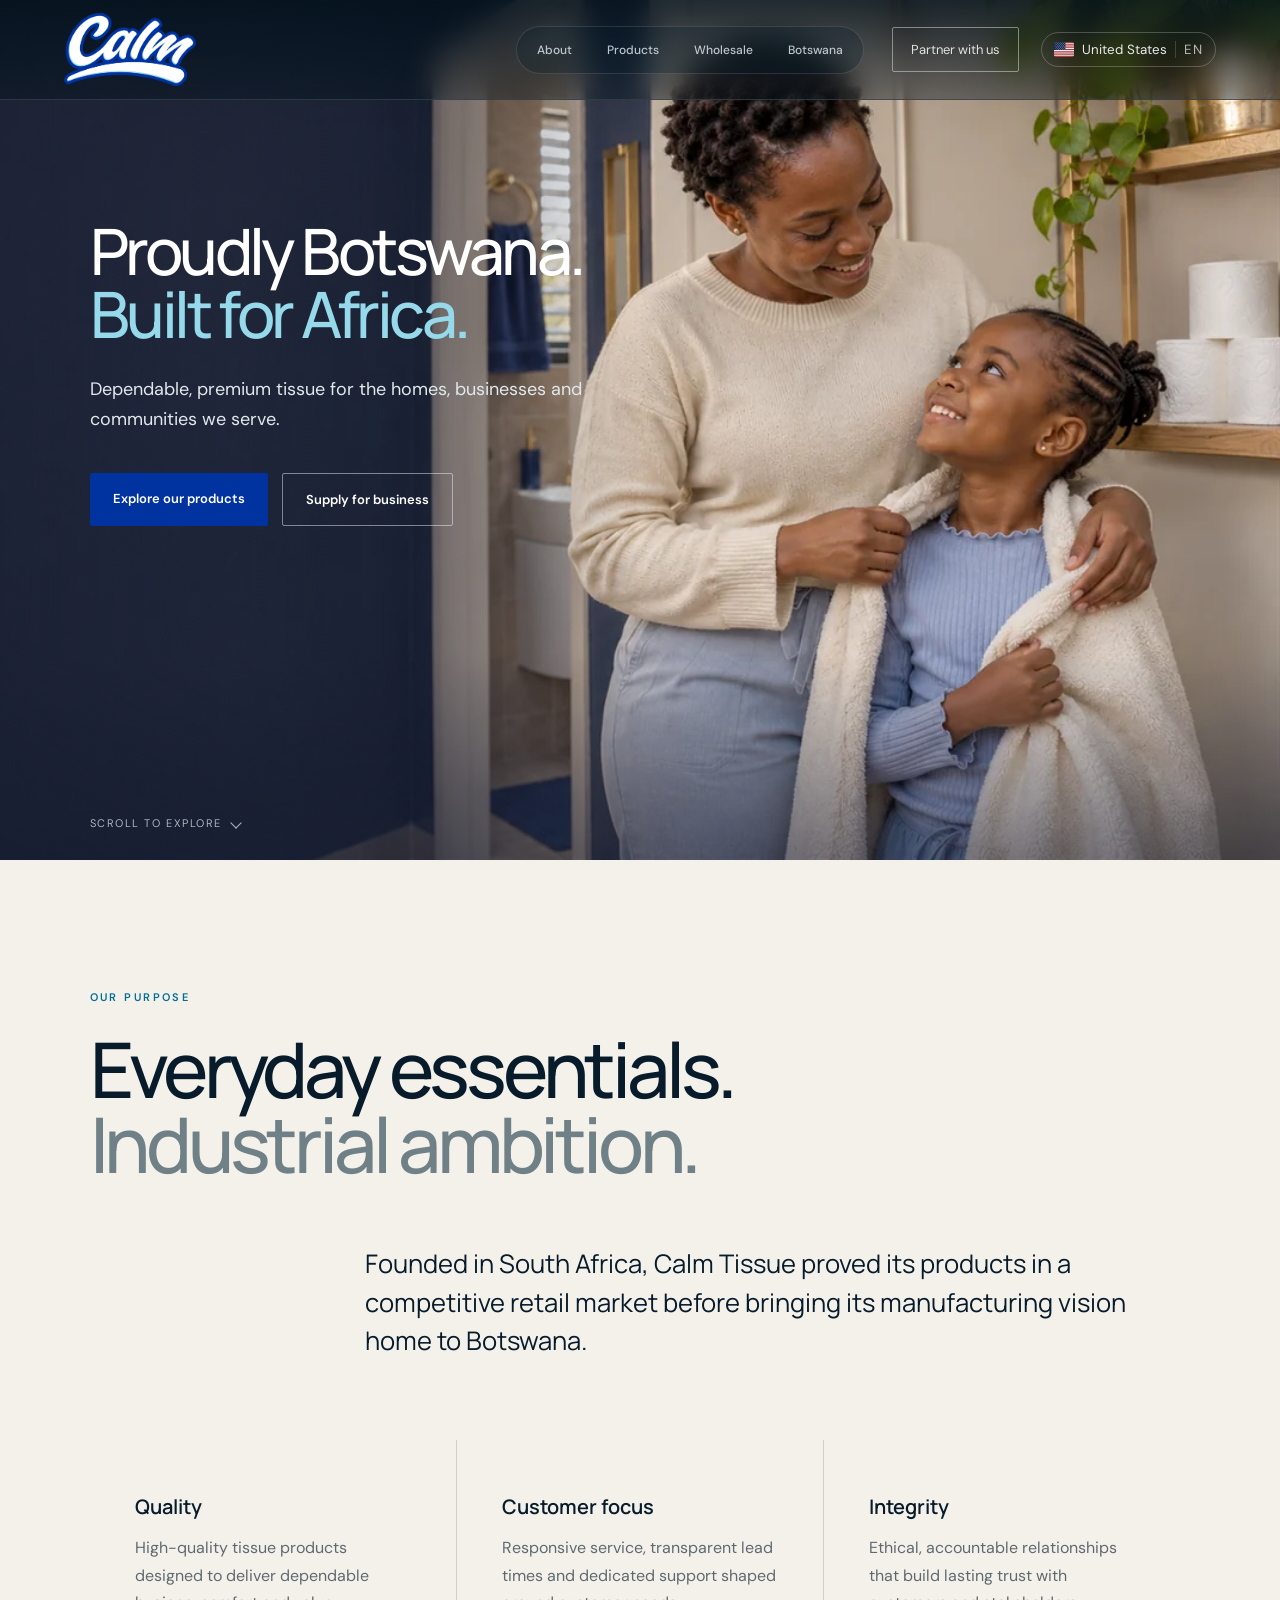
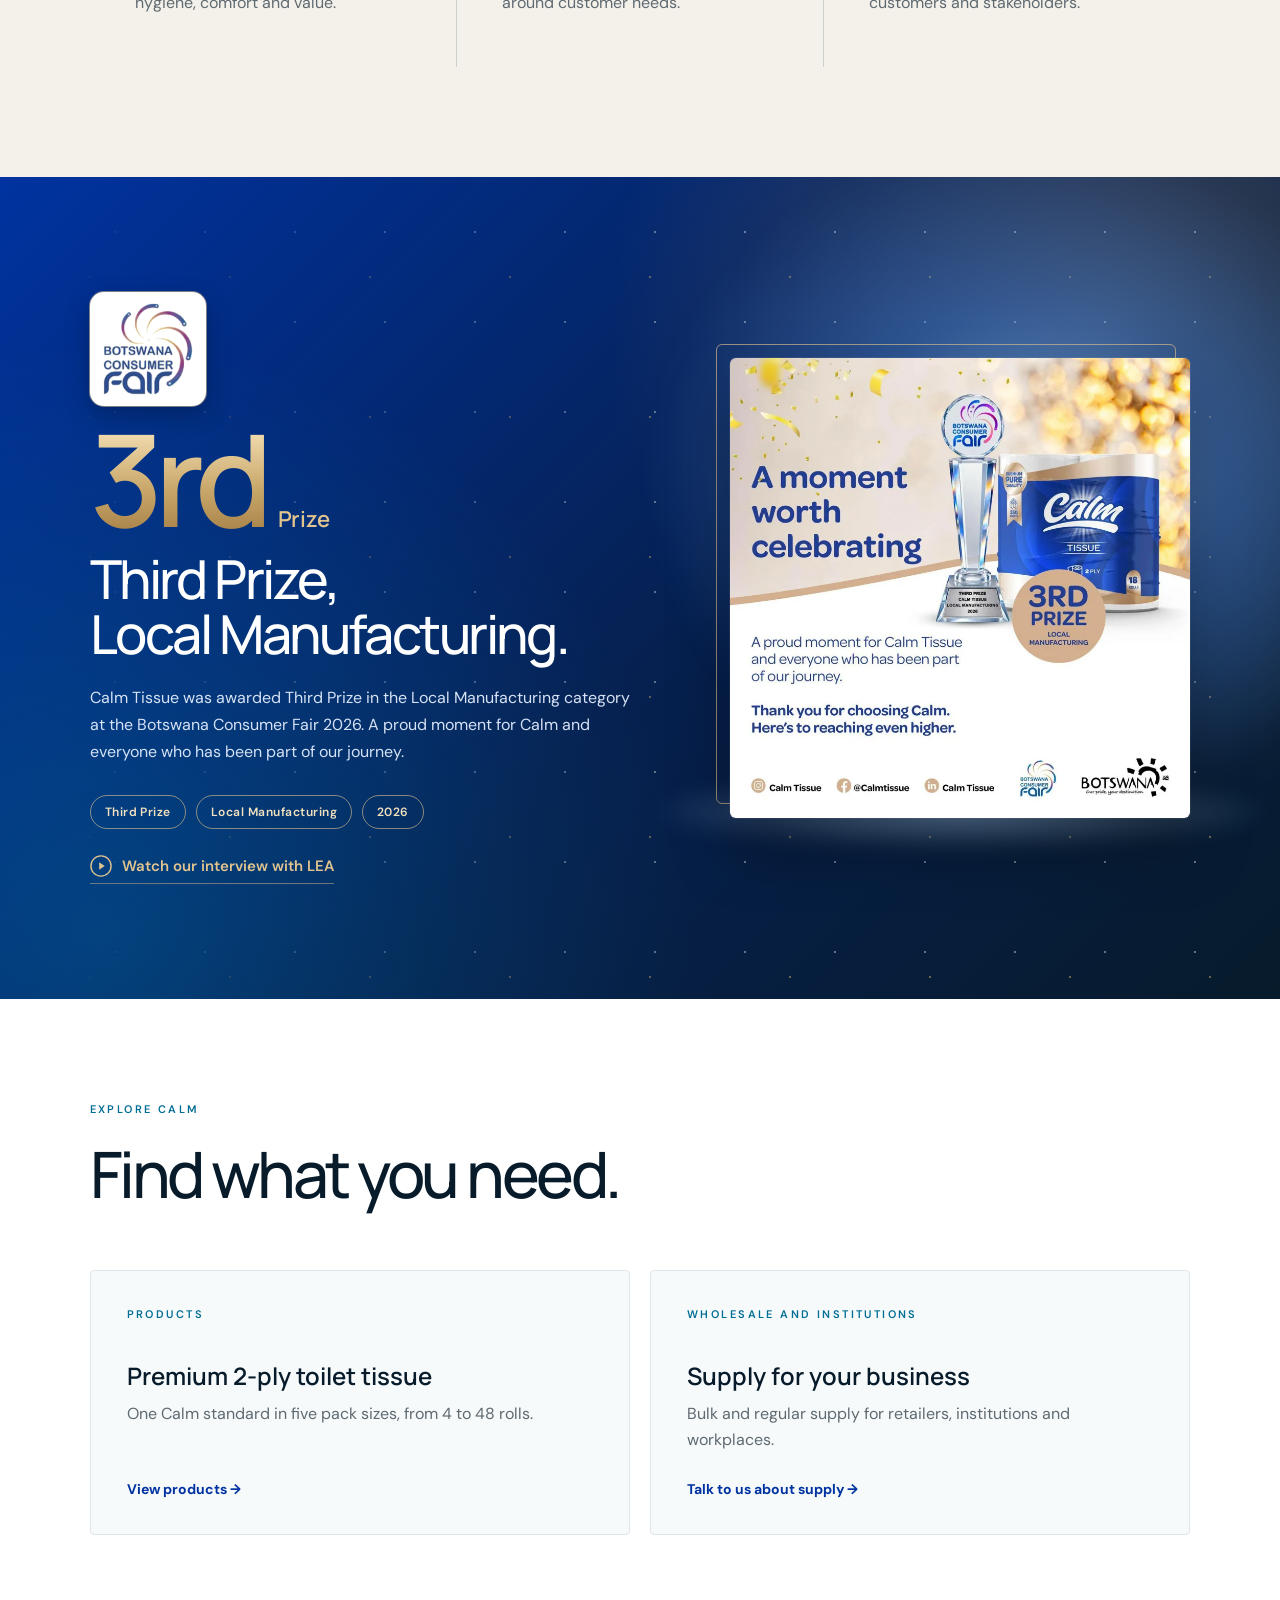
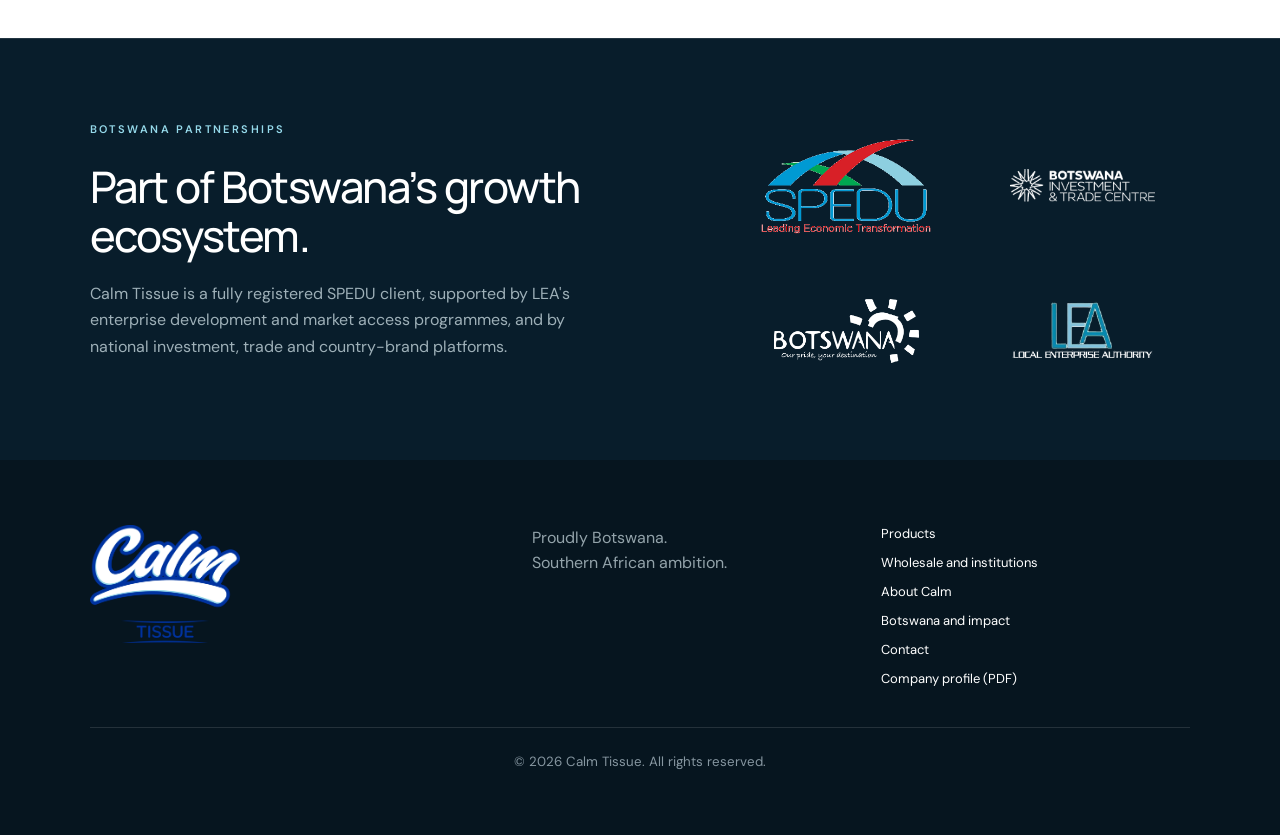
==== commit 2f8465eb: "About seal: gentle breathing pulse Co-Authored-By: Claude Opus 5.5 <noreply@anthropic.com> Claude-Se" ====
--- a/index.html
+++ b/index.html
@@ -8,7 +8,7 @@
   <meta property="og:title" content="Calm Tissue | Premium 2-ply Toilet Tissue from Selibe Phikwe, Botswana"><meta property="og:description" content="Calm Tissue is a Botswana tissue brand based in Selibe Phikwe, supplying premium 2-ply toilet tissue to homes, businesses and institutions across Botswana."><meta property="og:type" content="website"><meta property="og:url" content="https://calmtissue.com/"><meta property="og:image" content="https://calmtissue.com/assets/calm-social-share.jpg">
   <script async src="https://www.googletagmanager.com/gtag/js?id=G-Z5XTMF4ELZ"></script>
   <script>window.dataLayer=window.dataLayer||[];function gtag(){dataLayer.push(arguments)}gtag('js',new Date());gtag('config','G-Z5XTMF4ELZ');</script>
-  <link rel="icon" type="image/png" sizes="32x32" href="assets/favicon-32.png"><link rel="icon" type="image/png" sizes="192x192" href="assets/favicon-192.png"><link rel="apple-touch-icon" sizes="180x180" href="assets/apple-touch-icon.png"><link rel="preload" as="image" href="assets/calm-hero-home-1920.webp" media="(min-width: 1281px)" fetchpriority="high"><link rel="preload" as="image" href="assets/calm-hero-home-1280.webp" media="(min-width: 901px) and (max-width: 1280px)" fetchpriority="high"><link rel="preload" as="image" href="assets/calm-hero-home-mobile.webp" media="(max-width: 900px)" fetchpriority="high"><link rel="preload" as="image" href="assets/calm-tissue-logo-reversed.png"><link rel="stylesheet" href="styles.css?v=2"><link rel="stylesheet" href="nav-polish.css?v=2"><link rel="stylesheet" href="pages.css?v=26">
+  <link rel="icon" type="image/png" sizes="32x32" href="assets/favicon-32.png"><link rel="icon" type="image/png" sizes="192x192" href="assets/favicon-192.png"><link rel="apple-touch-icon" sizes="180x180" href="assets/apple-touch-icon.png"><link rel="preload" as="image" href="assets/calm-hero-home-1920.webp" media="(min-width: 1281px)" fetchpriority="high"><link rel="preload" as="image" href="assets/calm-hero-home-1280.webp" media="(min-width: 901px) and (max-width: 1280px)" fetchpriority="high"><link rel="preload" as="image" href="assets/calm-hero-home-mobile.webp" media="(max-width: 900px)" fetchpriority="high"><link rel="preload" as="image" href="assets/calm-tissue-logo-reversed.png"><link rel="stylesheet" href="styles.css?v=2"><link rel="stylesheet" href="nav-polish.css?v=2"><link rel="stylesheet" href="pages.css?v=27">
   <script type="application/ld+json">{"@context": "https://schema.org", "@type": "Organization", "@id": "https://calmtissue.com/#org", "name": "Calm Tissue", "url": "https://calmtissue.com/", "logo": "https://calmtissue.com/assets/calm-tissue-full-lockup-reversed.png", "description": "Premium tissue brand based in Selibe Phikwe, Botswana.", "foundingDate": "2024", "foundingLocation": {"@type": "Country", "name": "South Africa"}, "address": {"@type": "PostalAddress", "streetAddress": "Plot 2721 Industrial, Unit 6", "addressLocality": "Selibe Phikwe", "addressCountry": "BW"}, "email": "info@calmtissue.com", "telephone": "+26773560347", "areaServed": ["Botswana", "Southern Africa"]}</script>
 </head>
 <body class="home">
--- a/pages.css
+++ b/pages.css
@@ -177,3 +177,7 @@
 .seal-tail-l { transform-origin: 127px 256px; }
 .seal-tail-r { transform-origin: 173px 256px; animation-delay: -1.6s; }
 @keyframes tailFlutter { 0%, 100% { transform: scaleY(1) skewX(0deg); } 50% { transform: scaleY(1.1) skewX(-3deg); } }
+
+/* Whole seal: gentle breathing pulse, in rhythm with the tails */
+.story-seal svg { transform-origin: 50% 42%; animation: sealBreathe 3.2s ease-in-out infinite; }
+@keyframes sealBreathe { 0%, 100% { transform: scale(1); } 50% { transform: scale(1.045); } }
